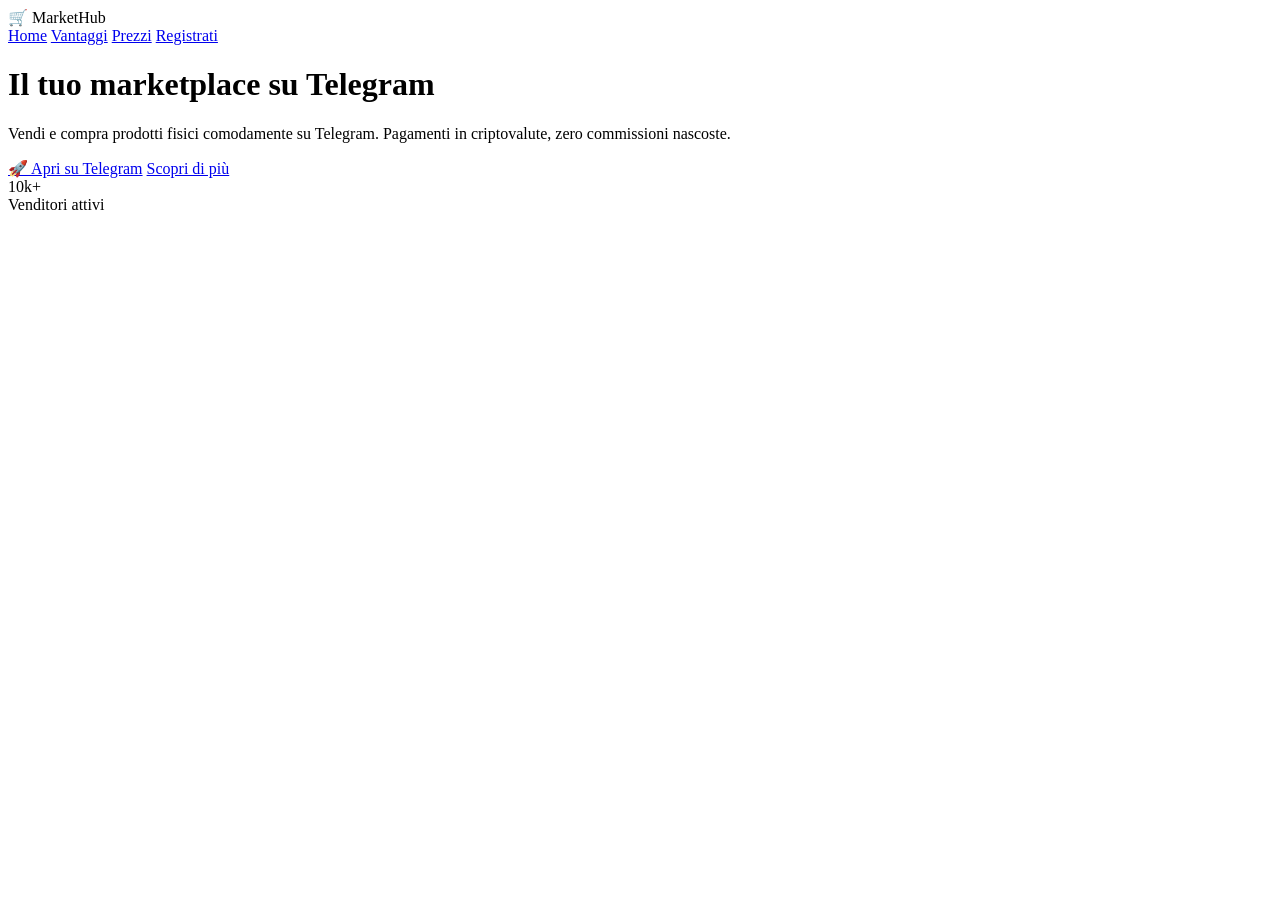
==== index.html @ 5bf05907 "Update index.html" ====
<!DOCTYPE html>
<html lang="it">
<head>
    <meta charset="UTF-8">
    <meta name="viewport" content="width=device-width, initial-scale=1.0">
    <title>MarketHub - Il tuo marketplace su Telegram</title>
    <link rel="stylesheet" href="style.css">
    <link href="https://fonts.googleapis.com/css2?family=Inter:opsz,wght@14..32,300;400;500;600;700;800&display=swap" rel="stylesheet">
</head>
<body>

<nav class="navbar">
    <div class="nav-container">
        <div class="logo">🛒 MarketHub</div>
        <div class="nav-links">
            <a href="#home">Home</a>
            <a href="#features">Vantaggi</a>
            <a href="#pricing">Prezzi</a>
            <a href="#register">Registrati</a>
        </div>
    </div>
</nav>

<header class="hero" id="home">
    <div class="hero-content">
        <h1>Il tuo marketplace <span class="gradient">su Telegram</span></h1>
        <p>Vendi e compra prodotti fisici comodamente su Telegram. Pagamenti in criptovalute, zero commissioni nascoste.</p>
        <div class="hero-buttons">
            <a href="https://web.telegram.org/a/#8640586976" target="_blank" class="btn btn-primary">🚀 Apri su Telegram</a>
            <a href="#features" class="btn btn-secondary">Scopri di più</a>
        </div>
    </div>
</header>

<section class="stats">
    <div class="container">
        <div class="stats-grid">
            <div class="stat-item"><div class="stat-number">10k+</div><div class="stat-label">Venditori attivi</div></div>
            <div class="stat
---- style.css ----
/* Register section */
.register {
    padding: 4rem 2rem;
    background: linear-gradient(180deg, #1e1b4b 0%, #0f172a 100%);
}

.register h2 {
    text-align: center;
    font-size: 2rem;
    margin-bottom: 1rem;
    background: linear-gradient(135deg, #ffffff, #f97316);
    -webkit-background-clip: text;
    background-clip: text;
    color: transparent;
}

.register p {
    text-align: center;
    color: #94a3b8;
    margin-bottom: 2rem;
}

.register-form {
    max-width: 500px;
    margin: 0 auto;
    background: rgba(255,255,255,0.05);
    padding: 2rem;
    border-radius: 24px;
}

.form-group {
    margin-bottom: 1rem;
}

.form-group label {
    display: block;
    margin-bottom: 0.5rem;
    color: #cbd5e1;
}

.form-group input {
    width: 100%;
    padding: 0.8rem;
    background: rgba(255,255,255,0.08);
    border: 1px solid rgba(255,255,255,0.15);
    border-radius: 12px;
    color: #f1f5f9;
    font-size: 1rem;
}

.form-group input:focus {
    outline: none;
    border-color: #f97316;
}

.alert {
    text-align: center;
    margin-top: 1rem;
    padding: 0.8rem;
    border-radius: 12px;
    display: none;
}

.alert.success {
    display: block;
    background: rgba(34,197,94,0.2);
    color: #4ade80;
    border: 1px solid rgba(34,197,94,0.3);
}

.alert.error {
    display: block;
    background: rgba(239,68,68,0.2);
    color: #f87171;
    border: 1px solid rgba(239,68,68,0.3);
}
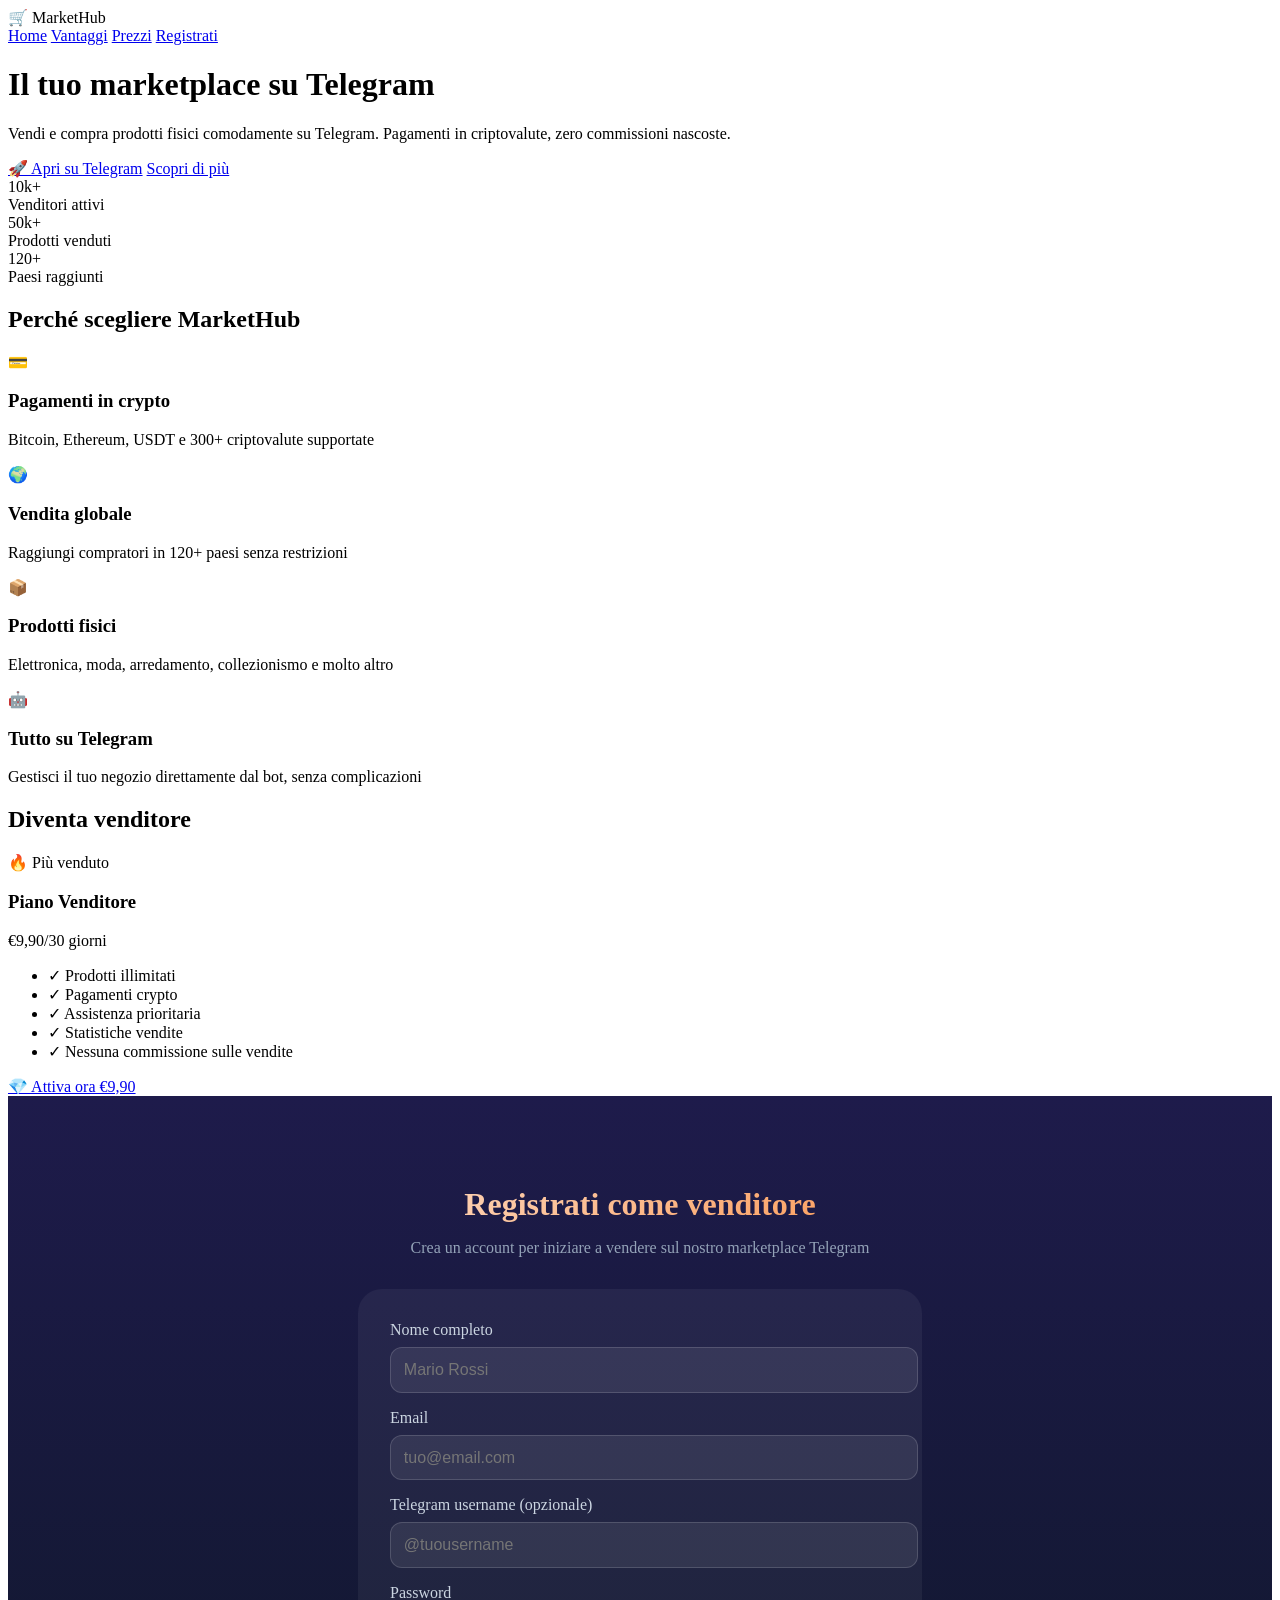
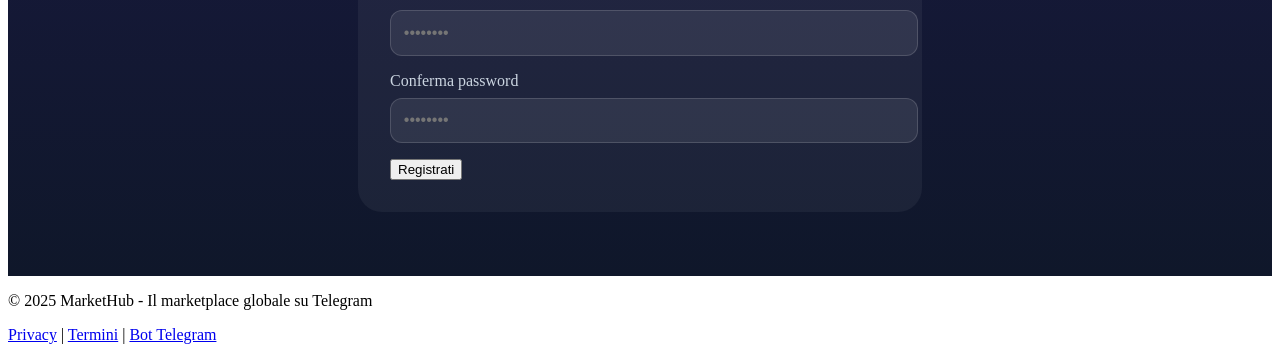
==== commit 29bd039a: "Update index.html" ====
--- a/index.html
+++ b/index.html
@@ -36,4 +36,84 @@
     <div class="container">
         <div class="stats-grid">
             <div class="stat-item"><div class="stat-number">10k+</div><div class="stat-label">Venditori attivi</div></div>
-            <div class="stat
+            <div class="stat-item"><div class="stat-number">50k+</div><div class="stat-label">Prodotti venduti</div></div>
+            <div class="stat-item"><div class="stat-number">120+</div><div class="stat-label">Paesi raggiunti</div></div>
+        </div>
+    </div>
+</section>
+
+<section class="features" id="features">
+    <div class="container">
+        <h2>Perché scegliere MarketHub</h2>
+        <div class="features-grid">
+            <div class="feature-card"><div class="feature-icon">💳</div><h3>Pagamenti in crypto</h3><p>Bitcoin, Ethereum, USDT e 300+ criptovalute supportate</p></div>
+            <div class="feature-card"><div class="feature-icon">🌍</div><h3>Vendita globale</h3><p>Raggiungi compratori in 120+ paesi senza restrizioni</p></div>
+            <div class="feature-card"><div class="feature-icon">📦</div><h3>Prodotti fisici</h3><p>Elettronica, moda, arredamento, collezionismo e molto altro</p></div>
+            <div class="feature-card"><div class="feature-icon">🤖</div><h3>Tutto su Telegram</h3><p>Gestisci il tuo negozio direttamente dal bot, senza complicazioni</p></div>
+        </div>
+    </div>
+</section>
+
+<section class="pricing" id="pricing">
+    <div class="container">
+        <h2>Diventa venditore</h2>
+        <div class="pricing-grid">
+            <div class="pricing-card popular">
+                <div class="badge">🔥 Più venduto</div>
+                <h3>Piano Venditore</h3>
+                <div class="price">€9,90<span>/30 giorni</span></div>
+                <ul>
+                    <li>✓ Prodotti illimitati</li>
+                    <li>✓ Pagamenti crypto</li>
+                    <li>✓ Assistenza prioritaria</li>
+                    <li>✓ Statistiche vendite</li>
+                    <li>✓ Nessuna commissione sulle vendite</li>
+                </ul>
+                <a href="https://nowpayments.io/payment/?iid=5949538024" target="_blank" class="btn btn-primary">💎 Attiva ora €9,90</a>
+            </div>
+        </div>
+    </div>
+</section>
+
+<!-- Sezione Registrazione -->
+<section class="register" id="register">
+    <div class="container">
+        <h2>Registrati come venditore</h2>
+        <p>Crea un account per iniziare a vendere sul nostro marketplace Telegram</p>
+        <form id="registerForm" class="register-form">
+            <div class="form-group">
+                <label>Nome completo</label>
+                <input type="text" id="regName" required placeholder="Mario Rossi">
+            </div>
+            <div class="form-group">
+                <label>Email</label>
+                <input type="email" id="regEmail" required placeholder="tuo@email.com">
+            </div>
+            <div class="form-group">
+                <label>Telegram username (opzionale)</label>
+                <input type="text" id="regTelegram" placeholder="@tuousername">
+            </div>
+            <div class="form-group">
+                <label>Password</label>
+                <input type="password" id="regPassword" required placeholder="••••••••">
+            </div>
+            <div class="form-group">
+                <label>Conferma password</label>
+                <input type="password" id="regConfirmPassword" required placeholder="••••••••">
+            </div>
+            <button type="submit" class="btn btn-primary">Registrati</button>
+        </form>
+        <div id="registerMessage" class="alert"></div>
+    </div>
+</section>
+
+<footer>
+    <div class="container">
+        <p>&copy; 2025 MarketHub - Il marketplace globale su Telegram</p>
+        <p><a href="#">Privacy</a> | <a href="#">Termini</a> | <a href="https://web.telegram.org/a/#8640586976" target="_blank">Bot Telegram</a></p>
+    </div>
+</footer>
+
+<script src="script.js"></script>
+</body>
+</html>
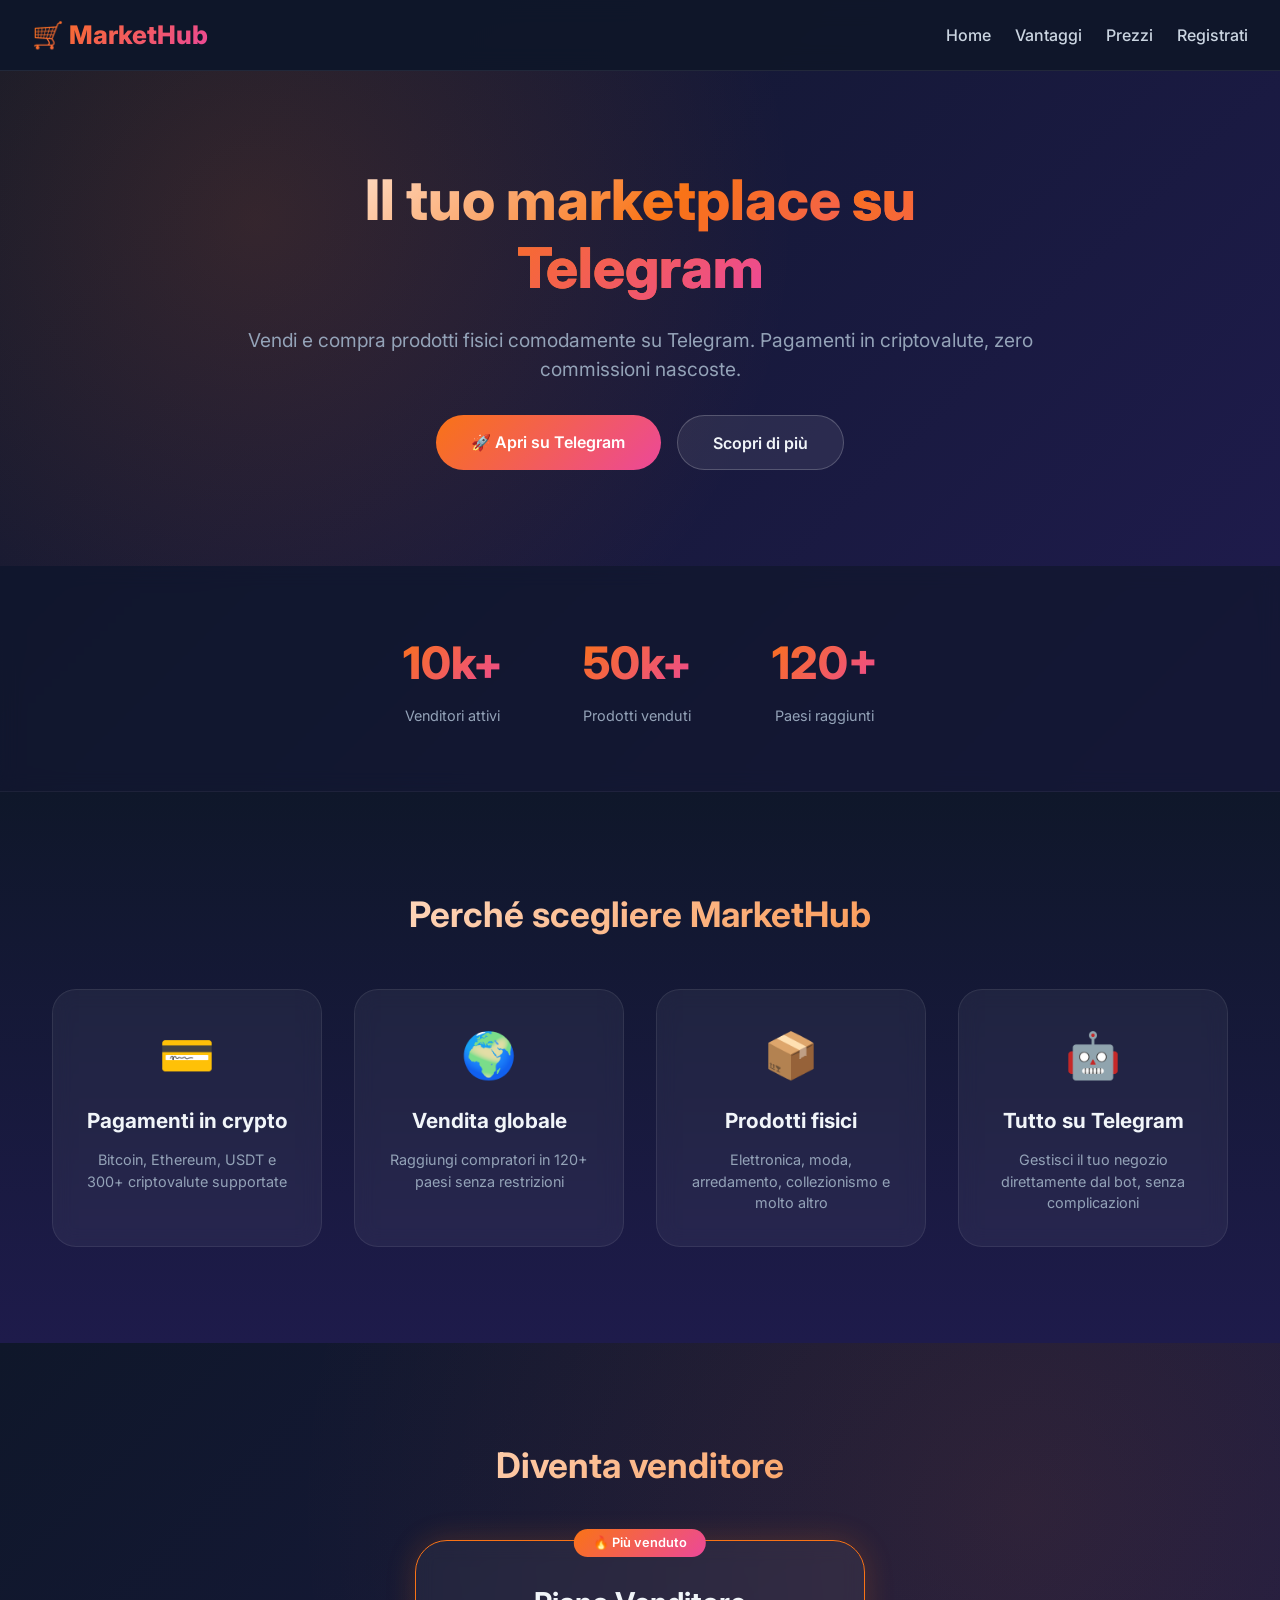
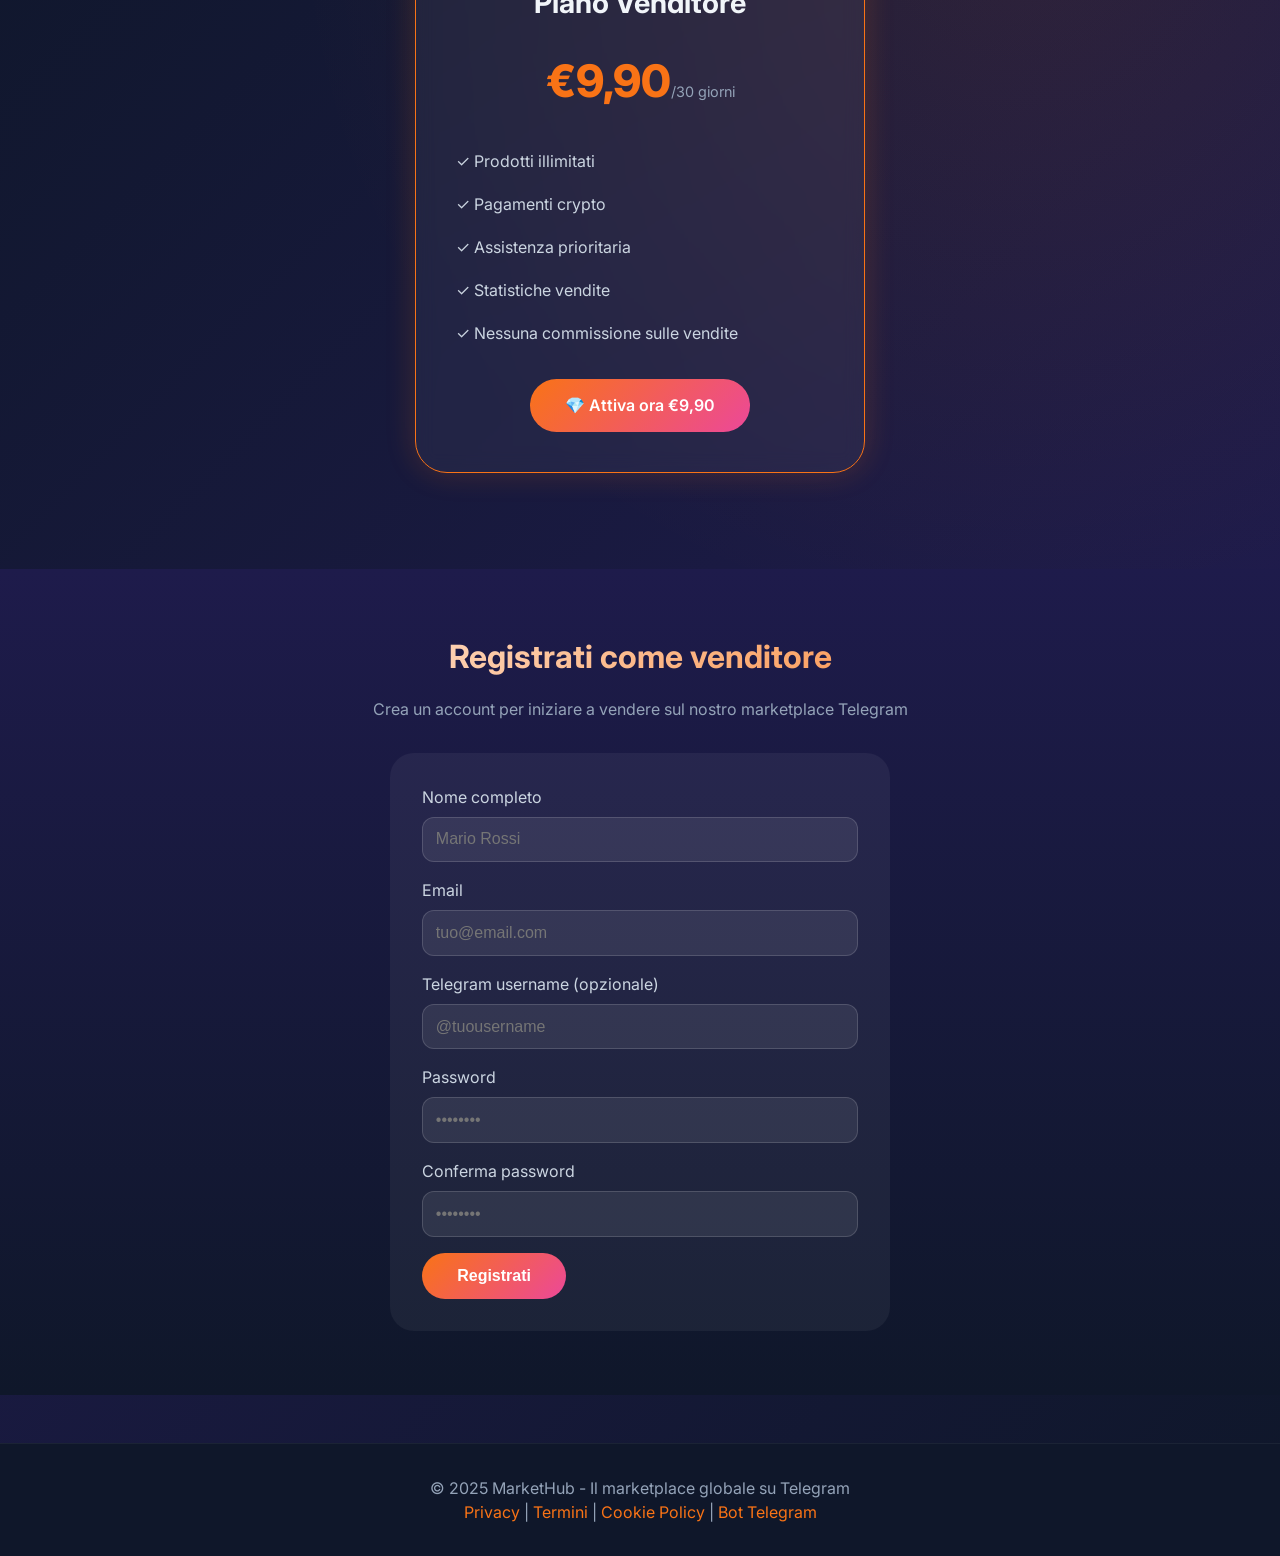
==== commit f2a33737: "Update index.html" ====
--- a/index.html
+++ b/index.html
@@ -8,6 +8,13 @@
     <link href="https://fonts.googleapis.com/css2?family=Inter:opsz,wght@14..32,300;400;500;600;700;800&display=swap" rel="stylesheet">
 </head>
 <body>
+
+<!-- Cookie Banner -->
+<div id="cookieBanner" class="cookie-banner" style="display: none;">
+    <p>🍪 Utilizziamo cookie tecnici essenziali per il funzionamento del sito. Non usiamo cookie di profilazione. 
+       Cliccando "Accetta", acconsenti all'uso dei cookie. <a href="cookies.html">Scopri di più</a></p>
+    <button id="acceptCookies" class="btn btn-primary">Accetta</button>
+</div>
 
 <nav class="navbar">
     <div class="nav-container">
@@ -110,7 +117,7 @@
 <footer>
     <div class="container">
         <p>&copy; 2025 MarketHub - Il marketplace globale su Telegram</p>
-        <p><a href="#">Privacy</a> | <a href="#">Termini</a> | <a href="https://web.telegram.org/a/#8640586976" target="_blank">Bot Telegram</a></p>
+        <p><a href="privacy.html">Privacy</a> | <a href="terms.html">Termini</a> | <a href="cookies.html">Cookie Policy</a> | <a href="https://web.telegram.org/a/#8640586976" target="_blank">Bot Telegram</a></p>
     </div>
 </footer>
 
--- a/style.css
+++ b/style.css
@@ -1,3 +1,308 @@
+* {
+    margin: 0;
+    padding: 0;
+    box-sizing: border-box;
+}
+
+body {
+    font-family: 'Inter', -apple-system, BlinkMacSystemFont, 'Segoe UI', Roboto, sans-serif;
+    background: linear-gradient(135deg, #0f172a 0%, #1e1b4b 50%, #0f172a 100%);
+    color: #f1f5f9;
+    line-height: 1.5;
+    min-height: 100vh;
+}
+
+.navbar {
+    background: rgba(15, 23, 42, 0.95);
+    backdrop-filter: blur(12px);
+    border-bottom: 1px solid rgba(255,255,255,0.08);
+    position: sticky;
+    top: 0;
+    z-index: 100;
+}
+
+.nav-container {
+    max-width: 1280px;
+    margin: 0 auto;
+    padding: 1rem 2rem;
+    display: flex;
+    justify-content: space-between;
+    align-items: center;
+    flex-wrap: wrap;
+    gap: 1rem;
+}
+
+.logo {
+    font-size: 1.6rem;
+    font-weight: 800;
+    background: linear-gradient(135deg, #f97316, #ec4899);
+    -webkit-background-clip: text;
+    background-clip: text;
+    color: transparent;
+}
+
+.nav-links {
+    display: flex;
+    align-items: center;
+    gap: 1.5rem;
+    flex-wrap: wrap;
+}
+
+.nav-links a {
+    text-decoration: none;
+    color: #cbd5e1;
+    font-weight: 500;
+    transition: color 0.2s;
+}
+
+.nav-links a:hover {
+    color: #f97316;
+}
+
+.hero {
+    background: radial-gradient(circle at 20% 30%, rgba(249,115,22,0.15), transparent 50%),
+                linear-gradient(135deg, #0f172a 0%, #1e1b4b 100%);
+    padding: 6rem 2rem;
+    text-align: center;
+}
+
+.hero-content {
+    max-width: 800px;
+    margin: 0 auto;
+}
+
+.hero h1 {
+    font-size: 3.5rem;
+    font-weight: 800;
+    background: linear-gradient(135deg, #ffffff, #f97316, #ec4899);
+    -webkit-background-clip: text;
+    background-clip: text;
+    color: transparent;
+    margin-bottom: 1.5rem;
+    line-height: 1.2;
+}
+
+.gradient {
+    background: linear-gradient(135deg, #f97316, #ec4899);
+    -webkit-background-clip: text;
+    background-clip: text;
+    color: transparent;
+}
+
+.hero p {
+    font-size: 1.2rem;
+    color: #94a3b8;
+    margin-bottom: 2rem;
+}
+
+.hero-buttons {
+    display: flex;
+    gap: 1rem;
+    justify-content: center;
+    flex-wrap: wrap;
+}
+
+.btn {
+    padding: 0.9rem 2.2rem;
+    border-radius: 50px;
+    font-weight: 600;
+    cursor: pointer;
+    transition: all 0.3s;
+    font-size: 1rem;
+    border: none;
+    display: inline-block;
+    text-decoration: none;
+}
+
+.btn-primary {
+    background: linear-gradient(135deg, #f97316, #ec4899);
+    color: white;
+}
+
+.btn-primary:hover {
+    transform: translateY(-3px);
+    box-shadow: 0 10px 25px rgba(249,115,22,0.4);
+}
+
+.btn-secondary {
+    background: rgba(255,255,255,0.08);
+    border: 1px solid rgba(255,255,255,0.2);
+    color: #f1f5f9;
+}
+
+.btn-secondary:hover {
+    background: rgba(255,255,255,0.15);
+    transform: translateY(-3px);
+}
+
+.stats {
+    padding: 4rem 2rem;
+    background: rgba(15, 23, 42, 0.6);
+    backdrop-filter: blur(10px);
+    border-bottom: 1px solid rgba(255,255,255,0.05);
+}
+
+.stats-grid {
+    display: flex;
+    justify-content: center;
+    gap: 5rem;
+    flex-wrap: wrap;
+    text-align: center;
+}
+
+.stat-number {
+    font-size: 2.8rem;
+    font-weight: 800;
+    background: linear-gradient(135deg, #f97316, #ec4899);
+    -webkit-background-clip: text;
+    background-clip: text;
+    color: transparent;
+}
+
+.stat-label {
+    color: #94a3b8;
+    font-size: 0.9rem;
+    margin-top: 0.5rem;
+}
+
+.features {
+    padding: 6rem 2rem;
+    background: linear-gradient(180deg, #0f172a 0%, #1e1b4b 100%);
+}
+
+.container {
+    max-width: 1280px;
+    margin: 0 auto;
+    padding: 0 20px;
+}
+
+.features h2, .pricing h2 {
+    text-align: center;
+    font-size: 2.2rem;
+    font-weight: 700;
+    margin-bottom: 3rem;
+    background: linear-gradient(135deg, #ffffff, #f97316);
+    -webkit-background-clip: text;
+    background-clip: text;
+    color: transparent;
+}
+
+.features-grid {
+    display: grid;
+    grid-template-columns: repeat(auto-fit, minmax(260px, 1fr));
+    gap: 2rem;
+}
+
+.feature-card {
+    background: rgba(255,255,255,0.05);
+    backdrop-filter: blur(10px);
+    padding: 2rem;
+    border-radius: 24px;
+    text-align: center;
+    transition: all 0.3s;
+    border: 1px solid rgba(255,255,255,0.08);
+}
+
+.feature-card:hover {
+    transform: translateY(-8px);
+    background: rgba(255,255,255,0.1);
+    border-color: rgba(249,115,22,0.4);
+}
+
+.feature-icon {
+    font-size: 2.8rem;
+    margin-bottom: 1rem;
+}
+
+.feature-card h3 {
+    font-size: 1.3rem;
+    margin-bottom: 0.8rem;
+    color: #f1f5f9;
+}
+
+.feature-card p {
+    color: #94a3b8;
+    font-size: 0.9rem;
+}
+
+.pricing {
+    padding: 6rem 2rem;
+    background: radial-gradient(circle at 80% 20%, rgba(249,115,22,0.1), transparent 60%),
+                linear-gradient(135deg, #0f172a 0%, #1e1b4b 100%);
+}
+
+.pricing-grid {
+    display: flex;
+    justify-content: center;
+}
+
+.pricing-card {
+    background: rgba(255,255,255,0.05);
+    backdrop-filter: blur(10px);
+    border-radius: 32px;
+    padding: 2.5rem;
+    text-align: center;
+    max-width: 450px;
+    width: 100%;
+    border: 1px solid rgba(255,255,255,0.1);
+    position: relative;
+    transition: all 0.3s;
+}
+
+.pricing-card:hover {
+    transform: translateY(-8px);
+    border-color: rgba(249,115,22,0.5);
+    box-shadow: 0 25px 40px -15px rgba(0,0,0,0.5);
+}
+
+.pricing-card.popular {
+    border: 1px solid #f97316;
+    box-shadow: 0 0 30px rgba(249,115,22,0.2);
+}
+
+.badge {
+    position: absolute;
+    top: -12px;
+    left: 50%;
+    transform: translateX(-50%);
+    background: linear-gradient(135deg, #f97316, #ec4899);
+    color: white;
+    padding: 0.3rem 1.2rem;
+    border-radius: 30px;
+    font-size: 0.8rem;
+    font-weight: 600;
+}
+
+.pricing-card h3 {
+    font-size: 1.8rem;
+    margin-bottom: 1rem;
+    color: #f1f5f9;
+}
+
+.price {
+    font-size: 2.8rem;
+    font-weight: 800;
+    color: #f97316;
+    margin: 1.5rem 0;
+}
+
+.price span {
+    font-size: 0.9rem;
+    font-weight: normal;
+    color: #94a3b8;
+}
+
+.pricing-card ul {
+    list-style: none;
+    margin: 1.5rem 0;
+    text-align: left;
+}
+
+.pricing-card li {
+    padding: 0.6rem 0;
+    color: #cbd5e1;
+}
+
 /* Register section */
 .register {
     padding: 4rem 2rem;
@@ -74,3 +379,44 @@
     color: #f87171;
     border: 1px solid rgba(239,68,68,0.3);
 }
+
+/* Footer */
+footer {
+    background: #0f172a;
+    color: #94a3b8;
+    text-align: center;
+    padding: 2rem;
+    margin-top: 3rem;
+    border-top: 1px solid rgba(255,255,255,0.05);
+}
+
+footer a {
+    color: #f97316;
+    text-decoration: none;
+}
+
+footer a:hover {
+    text-decoration: underline;
+}
+
+/* Responsive */
+@media (max-width: 768px) {
+    .hero h1 {
+        font-size: 2rem;
+    }
+    .nav-container {
+        flex-direction: column;
+    }
+    .stats-grid {
+        gap: 2rem;
+    }
+    .features-grid {
+        grid-template-columns: 1fr;
+    }
+    .pricing-grid {
+        grid-template-columns: 1fr;
+    }
+    .container {
+        padding: 0 1rem;
+    }
+}
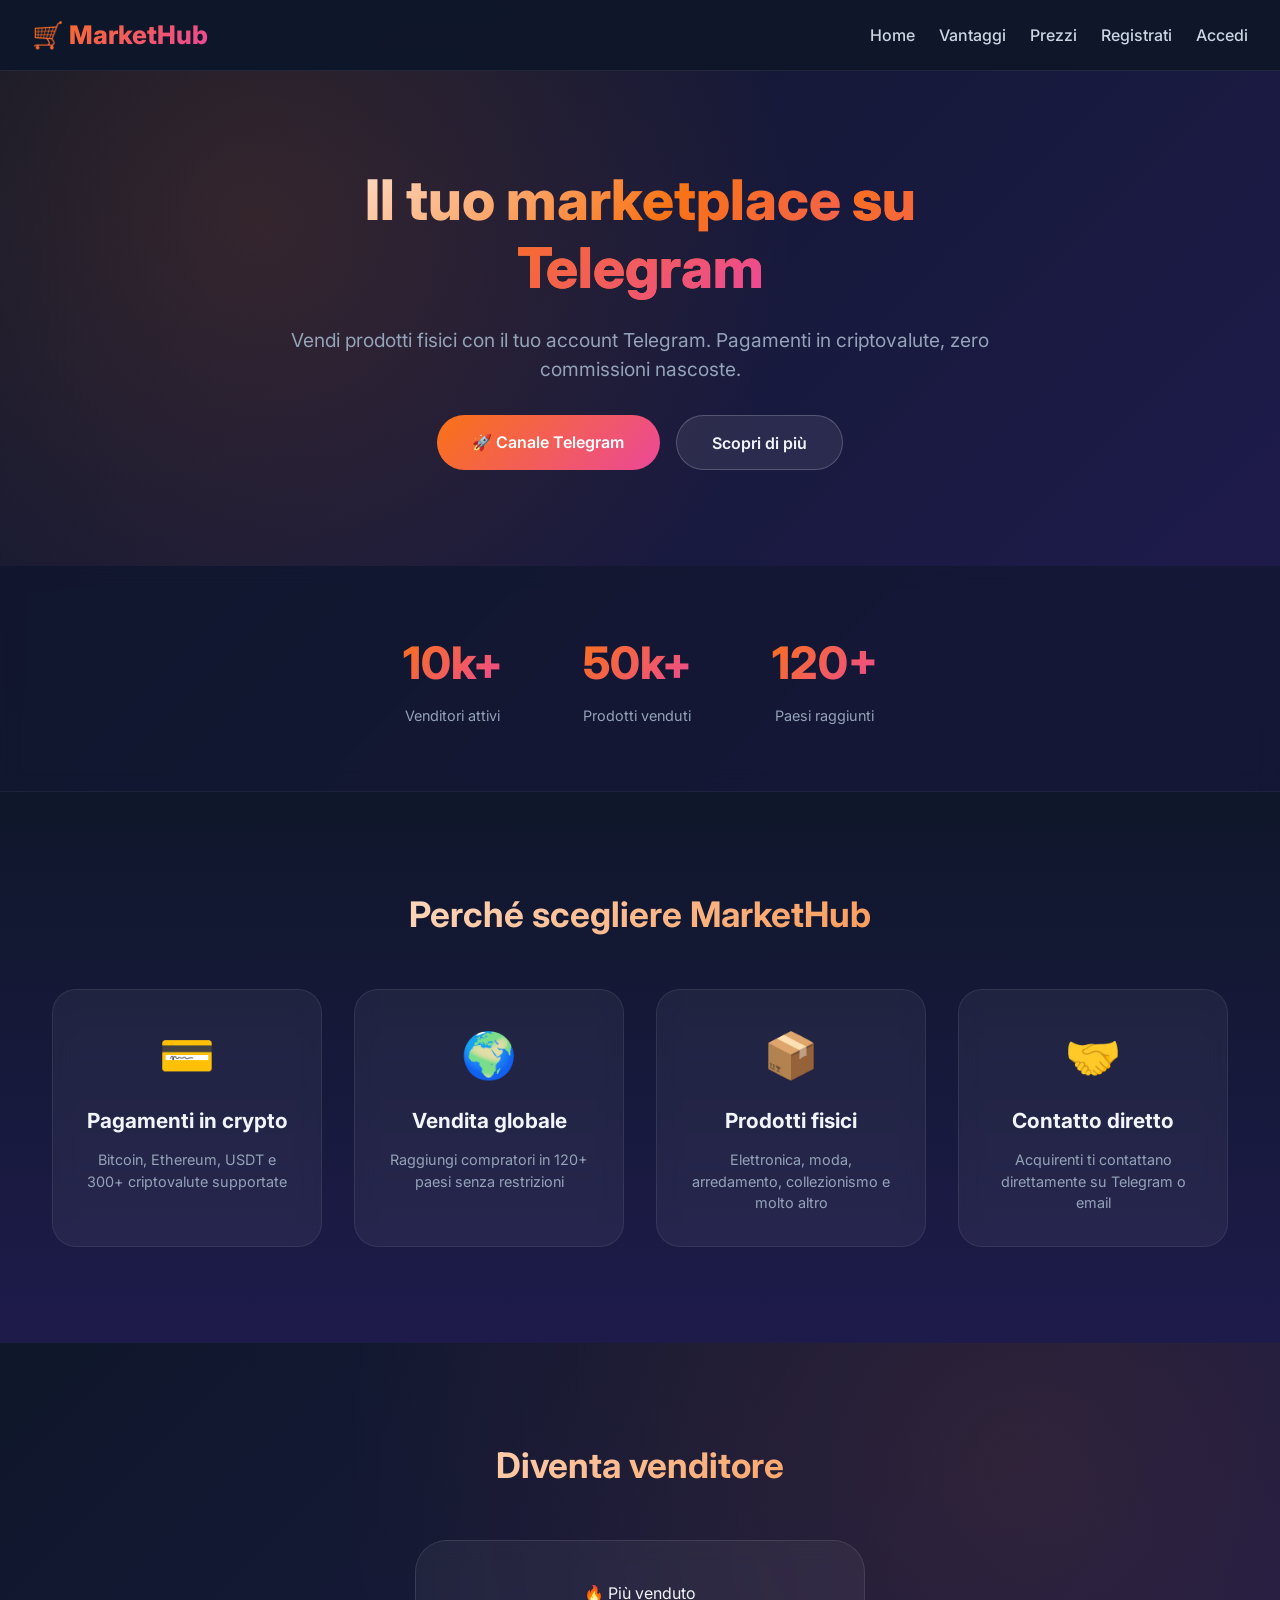
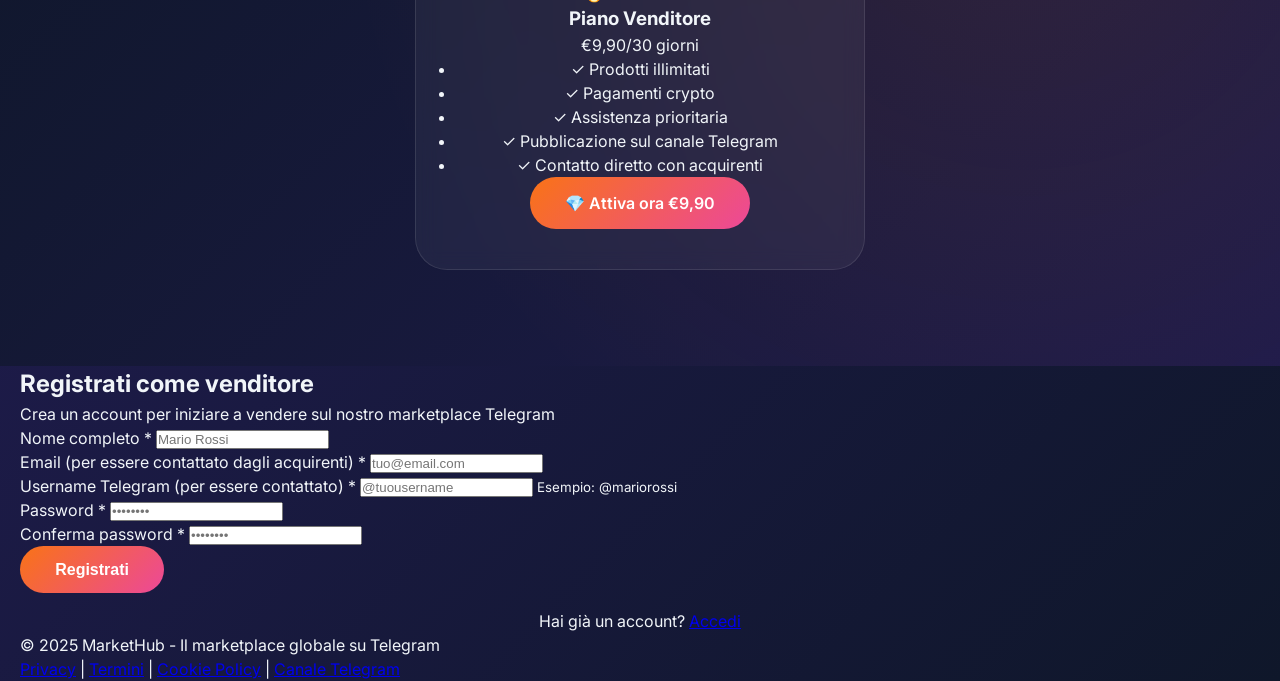
==== commit 5be3fc2a: "Update index.html" ====
--- a/index.html
+++ b/index.html
@@ -20,10 +20,11 @@
     <div class="nav-container">
         <div class="logo">🛒 MarketHub</div>
         <div class="nav-links">
-            <a href="#home">Home</a>
+            <a href="index.html">Home</a>
             <a href="#features">Vantaggi</a>
             <a href="#pricing">Prezzi</a>
             <a href="#register">Registrati</a>
+            <a href="login.html">Accedi</a>
         </div>
     </div>
 </nav>
@@ -31,9 +32,9 @@
 <header class="hero" id="home">
     <div class="hero-content">
         <h1>Il tuo marketplace <span class="gradient">su Telegram</span></h1>
-        <p>Vendi e compra prodotti fisici comodamente su Telegram. Pagamenti in criptovalute, zero commissioni nascoste.</p>
+        <p>Vendi prodotti fisici con il tuo account Telegram. Pagamenti in criptovalute, zero commissioni nascoste.</p>
         <div class="hero-buttons">
-            <a href="https://web.telegram.org/a/#8640586976" target="_blank" class="btn btn-primary">🚀 Apri su Telegram</a>
+            <a href="https://web.telegram.org/a/#8640586976" target="_blank" class="btn btn-primary">🚀 Canale Telegram</a>
             <a href="#features" class="btn btn-secondary">Scopri di più</a>
         </div>
     </div>
@@ -56,7 +57,7 @@
             <div class="feature-card"><div class="feature-icon">💳</div><h3>Pagamenti in crypto</h3><p>Bitcoin, Ethereum, USDT e 300+ criptovalute supportate</p></div>
             <div class="feature-card"><div class="feature-icon">🌍</div><h3>Vendita globale</h3><p>Raggiungi compratori in 120+ paesi senza restrizioni</p></div>
             <div class="feature-card"><div class="feature-icon">📦</div><h3>Prodotti fisici</h3><p>Elettronica, moda, arredamento, collezionismo e molto altro</p></div>
-            <div class="feature-card"><div class="feature-icon">🤖</div><h3>Tutto su Telegram</h3><p>Gestisci il tuo negozio direttamente dal bot, senza complicazioni</p></div>
+            <div class="feature-card"><div class="feature-icon">🤝</div><h3>Contatto diretto</h3><p>Acquirenti ti contattano direttamente su Telegram o email</p></div>
         </div>
     </div>
 </section>
@@ -73,8 +74,8 @@
                     <li>✓ Prodotti illimitati</li>
                     <li>✓ Pagamenti crypto</li>
                     <li>✓ Assistenza prioritaria</li>
-                    <li>✓ Statistiche vendite</li>
-                    <li>✓ Nessuna commissione sulle vendite</li>
+                    <li>✓ Pubblicazione sul canale Telegram</li>
+                    <li>✓ Contatto diretto con acquirenti</li>
                 </ul>
                 <a href="https://nowpayments.io/payment/?iid=5949538024" target="_blank" class="btn btn-primary">💎 Attiva ora €9,90</a>
             </div>
@@ -89,35 +90,37 @@
         <p>Crea un account per iniziare a vendere sul nostro marketplace Telegram</p>
         <form id="registerForm" class="register-form">
             <div class="form-group">
-                <label>Nome completo</label>
+                <label>Nome completo *</label>
                 <input type="text" id="regName" required placeholder="Mario Rossi">
             </div>
             <div class="form-group">
-                <label>Email</label>
+                <label>Email (per essere contattato dagli acquirenti) *</label>
                 <input type="email" id="regEmail" required placeholder="tuo@email.com">
             </div>
             <div class="form-group">
-                <label>Telegram username (opzionale)</label>
-                <input type="text" id="regTelegram" placeholder="@tuousername">
+                <label>Username Telegram (per essere contattato) *</label>
+                <input type="text" id="regTelegram" required placeholder="@tuousername">
+                <small>Esempio: @mariorossi</small>
             </div>
             <div class="form-group">
-                <label>Password</label>
+                <label>Password *</label>
                 <input type="password" id="regPassword" required placeholder="••••••••">
             </div>
             <div class="form-group">
-                <label>Conferma password</label>
+                <label>Conferma password *</label>
                 <input type="password" id="regConfirmPassword" required placeholder="••••••••">
             </div>
             <button type="submit" class="btn btn-primary">Registrati</button>
         </form>
         <div id="registerMessage" class="alert"></div>
+        <p style="text-align: center; margin-top: 1rem;">Hai già un account? <a href="login.html">Accedi</a></p>
     </div>
 </section>
 
 <footer>
     <div class="container">
         <p>&copy; 2025 MarketHub - Il marketplace globale su Telegram</p>
-        <p><a href="privacy.html">Privacy</a> | <a href="terms.html">Termini</a> | <a href="cookies.html">Cookie Policy</a> | <a href="https://web.telegram.org/a/#8640586976" target="_blank">Bot Telegram</a></p>
+        <p><a href="privacy.html">Privacy</a> | <a href="terms.html">Termini</a> | <a href="cookies.html">Cookie Policy</a> | <a href="https://web.telegram.org/a/#8640586976" target="_blank">Canale Telegram</a></p>
     </div>
 </footer>
 
--- a/style.css
+++ b/style.css
@@ -252,171 +252,4 @@
 .pricing-card:hover {
     transform: translateY(-8px);
     border-color: rgba(249,115,22,0.5);
-    box-shadow: 0 25px 40px -15px rgba(0,0,0,0.5);
-}
-
-.pricing-card.popular {
-    border: 1px solid #f97316;
-    box-shadow: 0 0 30px rgba(249,115,22,0.2);
-}
-
-.badge {
-    position: absolute;
-    top: -12px;
-    left: 50%;
-    transform: translateX(-50%);
-    background: linear-gradient(135deg, #f97316, #ec4899);
-    color: white;
-    padding: 0.3rem 1.2rem;
-    border-radius: 30px;
-    font-size: 0.8rem;
-    font-weight: 600;
-}
-
-.pricing-card h3 {
-    font-size: 1.8rem;
-    margin-bottom: 1rem;
-    color: #f1f5f9;
-}
-
-.price {
-    font-size: 2.8rem;
-    font-weight: 800;
-    color: #f97316;
-    margin: 1.5rem 0;
-}
-
-.price span {
-    font-size: 0.9rem;
-    font-weight: normal;
-    color: #94a3b8;
-}
-
-.pricing-card ul {
-    list-style: none;
-    margin: 1.5rem 0;
-    text-align: left;
-}
-
-.pricing-card li {
-    padding: 0.6rem 0;
-    color: #cbd5e1;
-}
-
-/* Register section */
-.register {
-    padding: 4rem 2rem;
-    background: linear-gradient(180deg, #1e1b4b 0%, #0f172a 100%);
-}
-
-.register h2 {
-    text-align: center;
-    font-size: 2rem;
-    margin-bottom: 1rem;
-    background: linear-gradient(135deg, #ffffff, #f97316);
-    -webkit-background-clip: text;
-    background-clip: text;
-    color: transparent;
-}
-
-.register p {
-    text-align: center;
-    color: #94a3b8;
-    margin-bottom: 2rem;
-}
-
-.register-form {
-    max-width: 500px;
-    margin: 0 auto;
-    background: rgba(255,255,255,0.05);
-    padding: 2rem;
-    border-radius: 24px;
-}
-
-.form-group {
-    margin-bottom: 1rem;
-}
-
-.form-group label {
-    display: block;
-    margin-bottom: 0.5rem;
-    color: #cbd5e1;
-}
-
-.form-group input {
-    width: 100%;
-    padding: 0.8rem;
-    background: rgba(255,255,255,0.08);
-    border: 1px solid rgba(255,255,255,0.15);
-    border-radius: 12px;
-    color: #f1f5f9;
-    font-size: 1rem;
-}
-
-.form-group input:focus {
-    outline: none;
-    border-color: #f97316;
-}
-
-.alert {
-    text-align: center;
-    margin-top: 1rem;
-    padding: 0.8rem;
-    border-radius: 12px;
-    display: none;
-}
-
-.alert.success {
-    display: block;
-    background: rgba(34,197,94,0.2);
-    color: #4ade80;
-    border: 1px solid rgba(34,197,94,0.3);
-}
-
-.alert.error {
-    display: block;
-    background: rgba(239,68,68,0.2);
-    color: #f87171;
-    border: 1px solid rgba(239,68,68,0.3);
-}
-
-/* Footer */
-footer {
-    background: #0f172a;
-    color: #94a3b8;
-    text-align: center;
-    padding: 2rem;
-    margin-top: 3rem;
-    border-top: 1px solid rgba(255,255,255,0.05);
-}
-
-footer a {
-    color: #f97316;
-    text-decoration: none;
-}
-
-footer a:hover {
-    text-decoration: underline;
-}
-
-/* Responsive */
-@media (max-width: 768px) {
-    .hero h1 {
-        font-size: 2rem;
-    }
-    .nav-container {
-        flex-direction: column;
-    }
-    .stats-grid {
-        gap: 2rem;
-    }
-    .features-grid {
-        grid-template-columns: 1fr;
-    }
-    .pricing-grid {
-        grid-template-columns: 1fr;
-    }
-    .container {
-        padding: 0 1rem;
-    }
-}
+    box-shadow: 0 25px 40px -15px rgba(0,0,0,0.
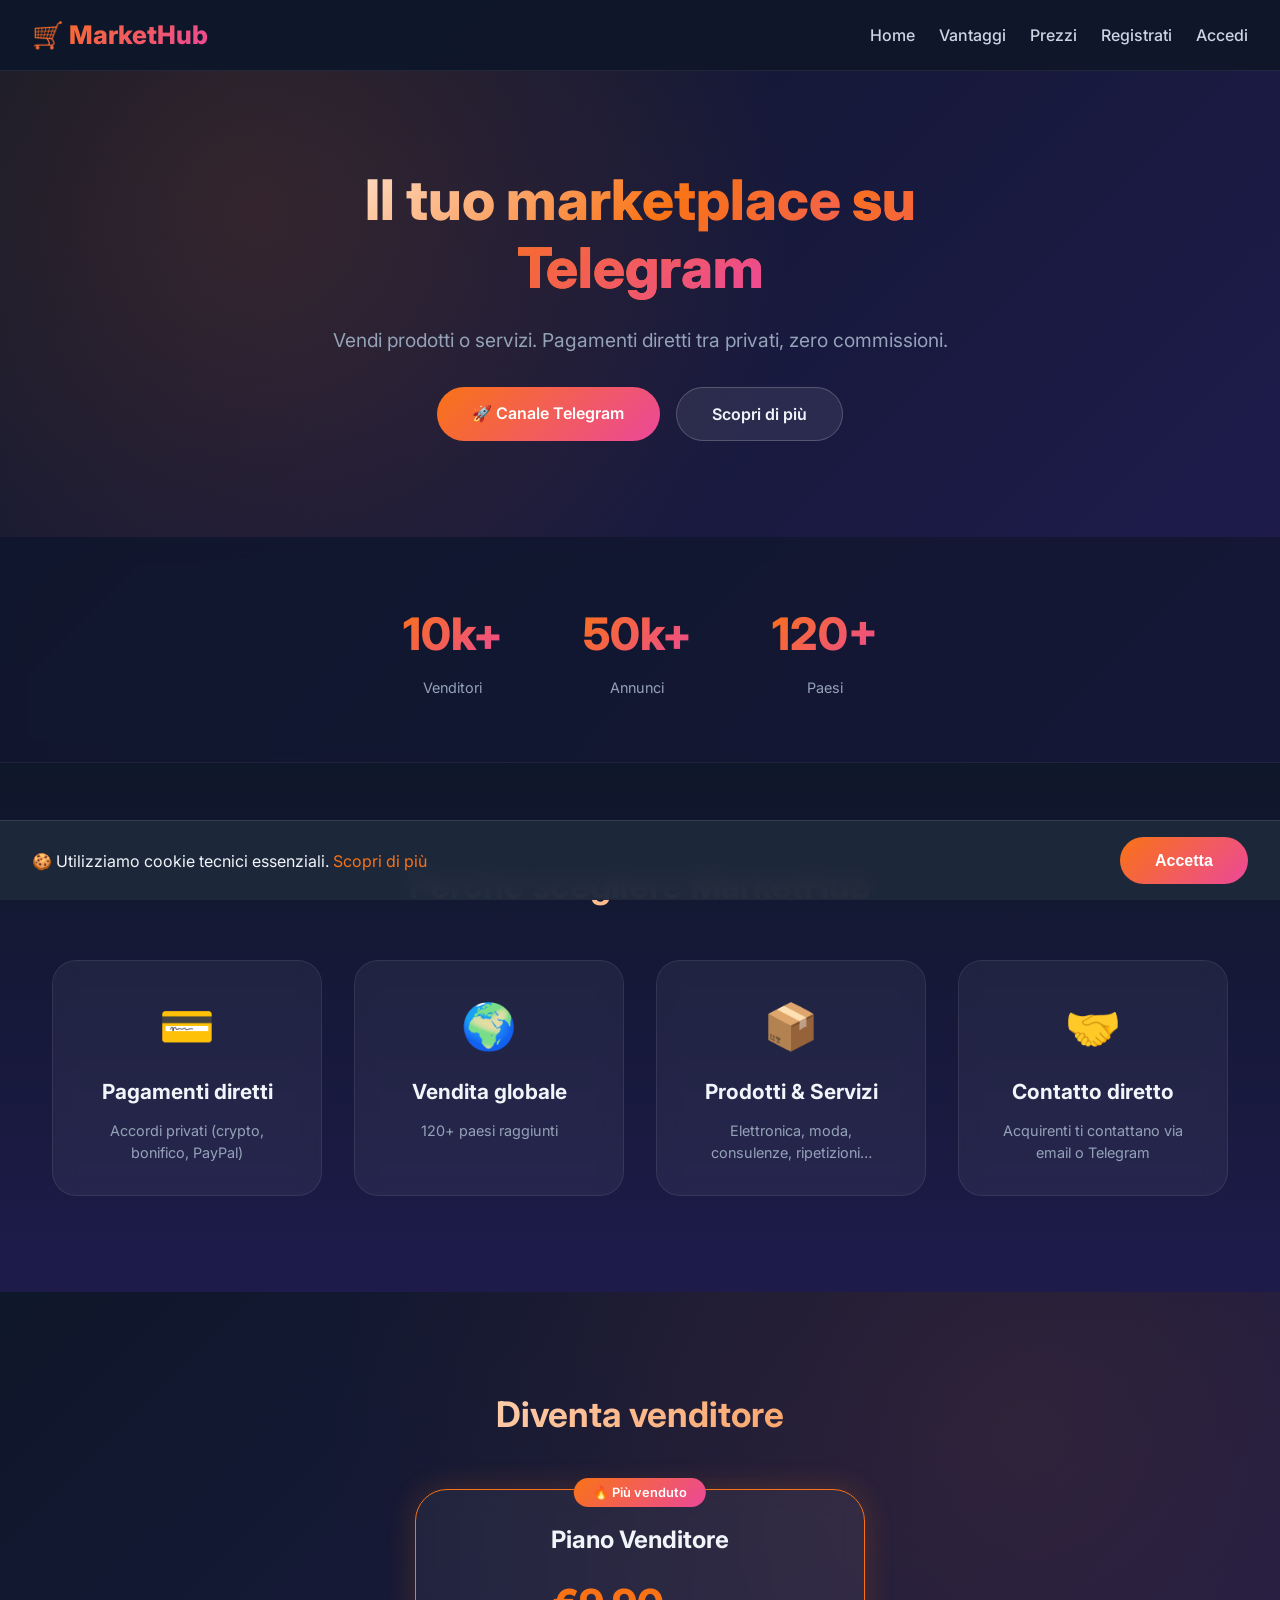
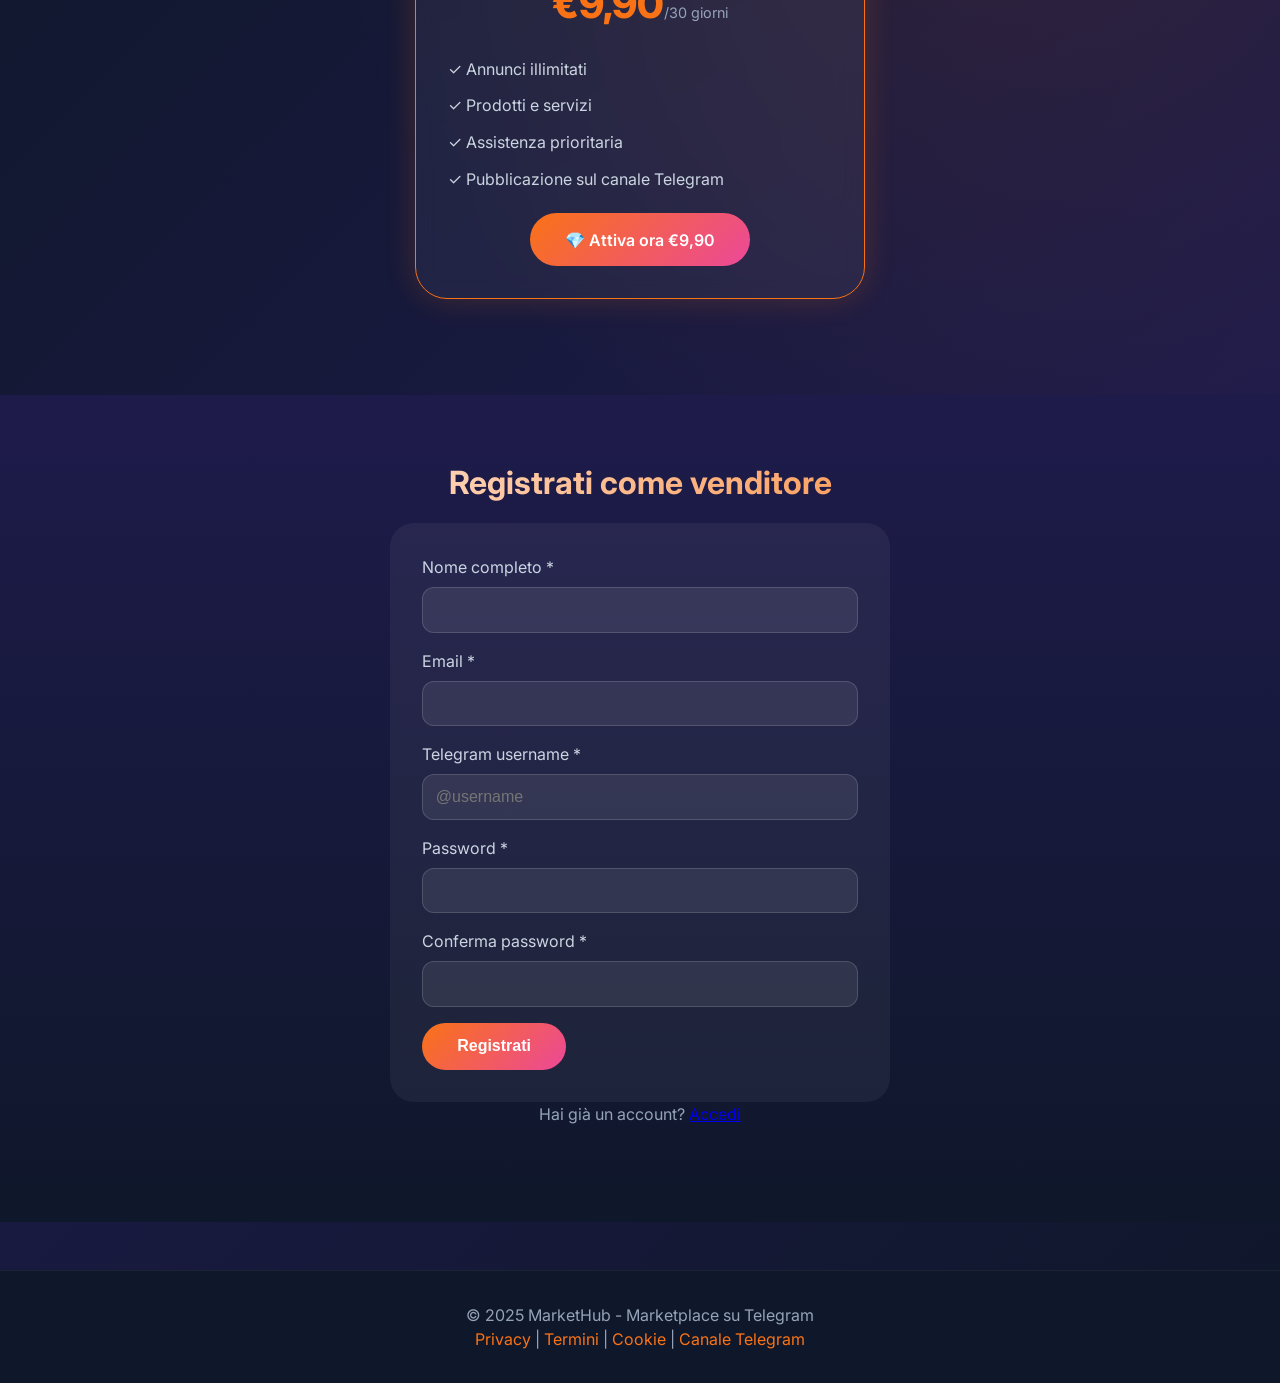
==== commit c3955cf0: "Update index.html" ====
--- a/index.html
+++ b/index.html
@@ -3,16 +3,15 @@
 <head>
     <meta charset="UTF-8">
     <meta name="viewport" content="width=device-width, initial-scale=1.0">
-    <title>MarketHub - Il tuo marketplace su Telegram</title>
+    <title>MarketHub - Marketplace su Telegram</title>
     <link rel="stylesheet" href="style.css">
-    <link href="https://fonts.googleapis.com/css2?family=Inter:opsz,wght@14..32,300;400;500;600;700;800&display=swap" rel="stylesheet">
+    <link href="https://fonts.googleapis.com/css2?family=Inter:wght@300;400;500;600;700;800&display=swap" rel="stylesheet">
 </head>
 <body>
 
 <!-- Cookie Banner -->
 <div id="cookieBanner" class="cookie-banner" style="display: none;">
-    <p>🍪 Utilizziamo cookie tecnici essenziali per il funzionamento del sito. Non usiamo cookie di profilazione. 
-       Cliccando "Accetta", acconsenti all'uso dei cookie. <a href="cookies.html">Scopri di più</a></p>
+    <p>🍪 Utilizziamo cookie tecnici essenziali. <a href="cookies.html">Scopri di più</a></p>
     <button id="acceptCookies" class="btn btn-primary">Accetta</button>
 </div>
 
@@ -29,10 +28,10 @@
     </div>
 </nav>
 
-<header class="hero" id="home">
+<header class="hero">
     <div class="hero-content">
         <h1>Il tuo marketplace <span class="gradient">su Telegram</span></h1>
-        <p>Vendi prodotti fisici con il tuo account Telegram. Pagamenti in criptovalute, zero commissioni nascoste.</p>
+        <p>Vendi prodotti o servizi. Pagamenti diretti tra privati, zero commissioni.</p>
         <div class="hero-buttons">
             <a href="https://web.telegram.org/a/#8640586976" target="_blank" class="btn btn-primary">🚀 Canale Telegram</a>
             <a href="#features" class="btn btn-secondary">Scopri di più</a>
@@ -43,9 +42,9 @@
 <section class="stats">
     <div class="container">
         <div class="stats-grid">
-            <div class="stat-item"><div class="stat-number">10k+</div><div class="stat-label">Venditori attivi</div></div>
-            <div class="stat-item"><div class="stat-number">50k+</div><div class="stat-label">Prodotti venduti</div></div>
-            <div class="stat-item"><div class="stat-number">120+</div><div class="stat-label">Paesi raggiunti</div></div>
+            <div class="stat-item"><div class="stat-number">10k+</div><div class="stat-label">Venditori</div></div>
+            <div class="stat-item"><div class="stat-number">50k+</div><div class="stat-label">Annunci</div></div>
+            <div class="stat-item"><div class="stat-number">120+</div><div class="stat-label">Paesi</div></div>
         </div>
     </div>
 </section>
@@ -54,10 +53,10 @@
     <div class="container">
         <h2>Perché scegliere MarketHub</h2>
         <div class="features-grid">
-            <div class="feature-card"><div class="feature-icon">💳</div><h3>Pagamenti in crypto</h3><p>Bitcoin, Ethereum, USDT e 300+ criptovalute supportate</p></div>
-            <div class="feature-card"><div class="feature-icon">🌍</div><h3>Vendita globale</h3><p>Raggiungi compratori in 120+ paesi senza restrizioni</p></div>
-            <div class="feature-card"><div class="feature-icon">📦</div><h3>Prodotti fisici</h3><p>Elettronica, moda, arredamento, collezionismo e molto altro</p></div>
-            <div class="feature-card"><div class="feature-icon">🤝</div><h3>Contatto diretto</h3><p>Acquirenti ti contattano direttamente su Telegram o email</p></div>
+            <div class="feature-card"><div class="feature-icon">💳</div><h3>Pagamenti diretti</h3><p>Accordi privati (crypto, bonifico, PayPal)</p></div>
+            <div class="feature-card"><div class="feature-icon">🌍</div><h3>Vendita globale</h3><p>120+ paesi raggiunti</p></div>
+            <div class="feature-card"><div class="feature-icon">📦</div><h3>Prodotti & Servizi</h3><p>Elettronica, moda, consulenze, ripetizioni…</p></div>
+            <div class="feature-card"><div class="feature-icon">🤝</div><h3>Contatto diretto</h3><p>Acquirenti ti contattano via email o Telegram</p></div>
         </div>
     </div>
 </section>
@@ -71,11 +70,10 @@
                 <h3>Piano Venditore</h3>
                 <div class="price">€9,90<span>/30 giorni</span></div>
                 <ul>
-                    <li>✓ Prodotti illimitati</li>
-                    <li>✓ Pagamenti crypto</li>
+                    <li>✓ Annunci illimitati</li>
+                    <li>✓ Prodotti e servizi</li>
                     <li>✓ Assistenza prioritaria</li>
                     <li>✓ Pubblicazione sul canale Telegram</li>
-                    <li>✓ Contatto diretto con acquirenti</li>
                 </ul>
                 <a href="https://nowpayments.io/payment/?iid=5949538024" target="_blank" class="btn btn-primary">💎 Attiva ora €9,90</a>
             </div>
@@ -83,44 +81,41 @@
     </div>
 </section>
 
-<!-- Sezione Registrazione -->
 <section class="register" id="register">
     <div class="container">
         <h2>Registrati come venditore</h2>
-        <p>Crea un account per iniziare a vendere sul nostro marketplace Telegram</p>
         <form id="registerForm" class="register-form">
             <div class="form-group">
                 <label>Nome completo *</label>
-                <input type="text" id="regName" required placeholder="Mario Rossi">
+                <input type="text" id="regName" required>
             </div>
             <div class="form-group">
-                <label>Email (per essere contattato dagli acquirenti) *</label>
-                <input type="email" id="regEmail" required placeholder="tuo@email.com">
+                <label>Email *</label>
+                <input type="email" id="regEmail" required>
             </div>
             <div class="form-group">
-                <label>Username Telegram (per essere contattato) *</label>
-                <input type="text" id="regTelegram" required placeholder="@tuousername">
-                <small>Esempio: @mariorossi</small>
+                <label>Telegram username *</label>
+                <input type="text" id="regTelegram" required placeholder="@username">
             </div>
             <div class="form-group">
                 <label>Password *</label>
-                <input type="password" id="regPassword" required placeholder="••••••••">
+                <input type="password" id="regPassword" required>
             </div>
             <div class="form-group">
                 <label>Conferma password *</label>
-                <input type="password" id="regConfirmPassword" required placeholder="••••••••">
+                <input type="password" id="regConfirmPassword" required>
             </div>
             <button type="submit" class="btn btn-primary">Registrati</button>
         </form>
         <div id="registerMessage" class="alert"></div>
-        <p style="text-align: center; margin-top: 1rem;">Hai già un account? <a href="login.html">Accedi</a></p>
+        <p class="login-link">Hai già un account? <a href="login.html">Accedi</a></p>
     </div>
 </section>
 
 <footer>
     <div class="container">
-        <p>&copy; 2025 MarketHub - Il marketplace globale su Telegram</p>
-        <p><a href="privacy.html">Privacy</a> | <a href="terms.html">Termini</a> | <a href="cookies.html">Cookie Policy</a> | <a href="https://web.telegram.org/a/#8640586976" target="_blank">Canale Telegram</a></p>
+        <p>&copy; 2025 MarketHub - Marketplace su Telegram</p>
+        <p><a href="privacy.html">Privacy</a> | <a href="terms.html">Termini</a> | <a href="cookies.html">Cookie</a> | <a href="https://web.telegram.org/a/#8640586976">Canale Telegram</a></p>
     </div>
 </footer>
 
--- a/style.css
+++ b/style.css
@@ -240,7 +240,7 @@
     background: rgba(255,255,255,0.05);
     backdrop-filter: blur(10px);
     border-radius: 32px;
-    padding: 2.5rem;
+    padding: 2rem;
     text-align: center;
     max-width: 450px;
     width: 100%;
@@ -252,4 +252,286 @@
 .pricing-card:hover {
     transform: translateY(-8px);
     border-color: rgba(249,115,22,0.5);
-    box-shadow: 0 25px 40px -15px rgba(0,0,0,0.
+    box-shadow: 0 25px 40px -15px rgba(0,0,0,0.5);
+}
+
+.pricing-card.popular {
+    border: 1px solid #f97316;
+    box-shadow: 0 0 30px rgba(249,115,22,0.2);
+}
+
+.badge {
+    position: absolute;
+    top: -12px;
+    left: 50%;
+    transform: translateX(-50%);
+    background: linear-gradient(135deg, #f97316, #ec4899);
+    color: white;
+    padding: 0.3rem 1.2rem;
+    border-radius: 30px;
+    font-size: 0.8rem;
+    font-weight: 600;
+}
+
+.pricing-card h3 {
+    font-size: 1.5rem;
+    margin-bottom: 1rem;
+    color: #f1f5f9;
+}
+
+.price {
+    font-size: 2.5rem;
+    font-weight: 800;
+    color: #f97316;
+    margin: 1rem 0;
+}
+
+.price span {
+    font-size: 0.9rem;
+    font-weight: normal;
+    color: #94a3b8;
+}
+
+.pricing-card ul {
+    list-style: none;
+    margin: 1rem 0;
+    text-align: left;
+}
+
+.pricing-card li {
+    padding: 0.4rem 0;
+    color: #cbd5e1;
+}
+
+.register {
+    padding: 4rem 2rem;
+    background: linear-gradient(180deg, #1e1b4b 0%, #0f172a 100%);
+}
+
+.register h2 {
+    text-align: center;
+    font-size: 2rem;
+    margin-bottom: 1rem;
+    background: linear-gradient(135deg, #ffffff, #f97316);
+    -webkit-background-clip: text;
+    background-clip: text;
+    color: transparent;
+}
+
+.register p {
+    text-align: center;
+    color: #94a3b8;
+    margin-bottom: 2rem;
+}
+
+.register-form {
+    max-width: 500px;
+    margin: 0 auto;
+    background: rgba(255,255,255,0.05);
+    padding: 2rem;
+    border-radius: 24px;
+}
+
+.form-group {
+    margin-bottom: 1rem;
+}
+
+.form-group label {
+    display: block;
+    margin-bottom: 0.5rem;
+    color: #cbd5e1;
+}
+
+.form-group input, .form-group select, .form-group textarea {
+    width: 100%;
+    padding: 0.8rem;
+    background: rgba(255,255,255,0.08);
+    border: 1px solid rgba(255,255,255,0.15);
+    border-radius: 12px;
+    color: #f1f5f9;
+    font-size: 1rem;
+}
+
+.form-group input:focus, .form-group select:focus, .form-group textarea:focus {
+    outline: none;
+    border-color: #f97316;
+}
+
+.form-group small {
+    display: block;
+    margin-top: 0.3rem;
+    color: #94a3b8;
+    font-size: 0.8rem;
+}
+
+.form-row {
+    display: grid;
+    grid-template-columns: repeat(auto-fit, minmax(180px, 1fr));
+    gap: 1rem;
+}
+
+.alert {
+    text-align: center;
+    margin-top: 1rem;
+    padding: 0.8rem;
+    border-radius: 12px;
+    display: none;
+}
+
+.alert.success {
+    display: block;
+    background: rgba(34,197,94,0.2);
+    color: #4ade80;
+    border: 1px solid rgba(34,197,94,0.3);
+}
+
+.alert.error {
+    display: block;
+    background: rgba(239,68,68,0.2);
+    color: #f87171;
+    border: 1px solid rgba(239,68,68,0.3);
+}
+
+.upload-container {
+    max-width: 800px;
+    margin: 2rem auto;
+    padding: 0 2rem;
+}
+
+.upload-container h1 {
+    text-align: center;
+    margin-bottom: 0.5rem;
+}
+
+.upload-container p {
+    text-align: center;
+    color: #94a3b8;
+    margin-bottom: 2rem;
+}
+
+.upload-form {
+    background: rgba(255,255,255,0.05);
+    padding: 2rem;
+    border-radius: 24px;
+}
+
+.image-preview {
+    margin-top: 1rem;
+}
+
+.image-preview img {
+    max-width: 200px;
+    border-radius: 12px;
+}
+
+/* Cookie Banner */
+.cookie-banner {
+    position: fixed;
+    bottom: 0;
+    left: 0;
+    right: 0;
+    background: rgba(30, 41, 59, 0.95);
+    backdrop-filter: blur(10px);
+    color: #f1f5f9;
+    padding: 1rem 2rem;
+    display: flex;
+    justify-content: space-between;
+    align-items: center;
+    flex-wrap: wrap;
+    gap: 1rem;
+    z-index: 1000;
+    border-top: 1px solid rgba(255,255,255,0.1);
+}
+.cookie-banner p {
+    margin: 0;
+    flex: 1;
+}
+.cookie-banner a {
+    color: #f97316;
+    text-decoration: none;
+}
+.cookie-banner a:hover {
+    text-decoration: underline;
+}
+
+/* Modal */
+.modal {
+    display: none;
+    position: fixed;
+    top: 0;
+    left: 0;
+    width: 100%;
+    height: 100%;
+    background: rgba(0,0,0,0.7);
+    justify-content: center;
+    align-items: center;
+    z-index: 1000;
+}
+.modal.active {
+    display: flex;
+}
+.modal-content {
+    background: #1e293b;
+    border-radius: 24px;
+    padding: 2rem;
+    max-width: 400px;
+    width: 90%;
+    text-align: center;
+    position: relative;
+}
+.modal-content .close {
+    position: absolute;
+    top: 1rem;
+    right: 1rem;
+    font-size: 1.5rem;
+    cursor: pointer;
+    color: #94a3b8;
+}
+.modal-content .close:hover {
+    color: #f97316;
+}
+
+/* Footer */
+footer {
+    background: #0f172a;
+    color: #94a3b8;
+    text-align: center;
+    padding: 2rem;
+    margin-top: 3rem;
+    border-top: 1px solid rgba(255,255,255,0.05);
+}
+
+footer a {
+    color: #f97316;
+    text-decoration: none;
+}
+
+footer a:hover {
+    text-decoration: underline;
+}
+
+/* Responsive */
+@media (max-width: 768px) {
+    .hero h1 {
+        font-size: 2rem;
+    }
+    .nav-container {
+        flex-direction: column;
+    }
+    .stats-grid {
+        gap: 2rem;
+    }
+    .features-grid {
+        grid-template-columns: 1fr;
+    }
+    .pricing-grid {
+        grid-template-columns: 1fr;
+    }
+    .form-row {
+        grid-template-columns: 1fr;
+    }
+    .cookie-banner {
+        flex-direction: column;
+        text-align: center;
+    }
+}
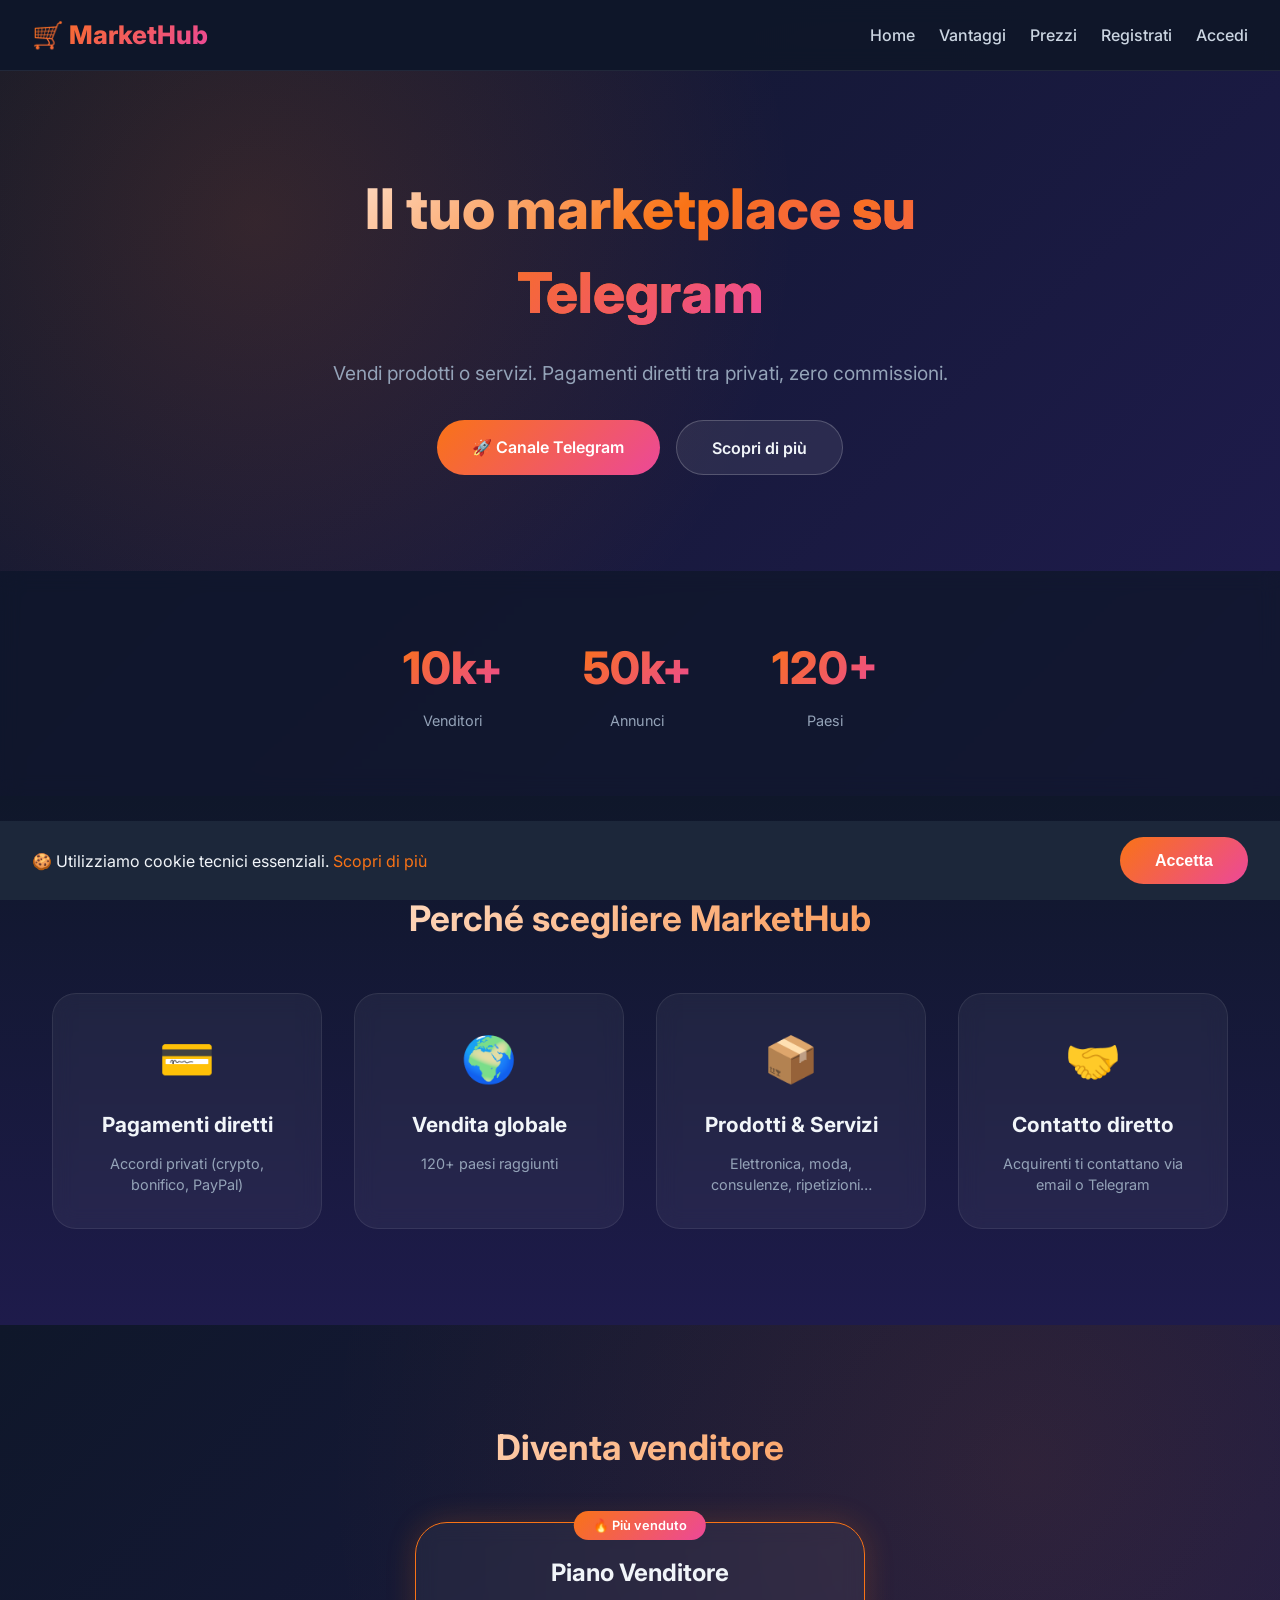
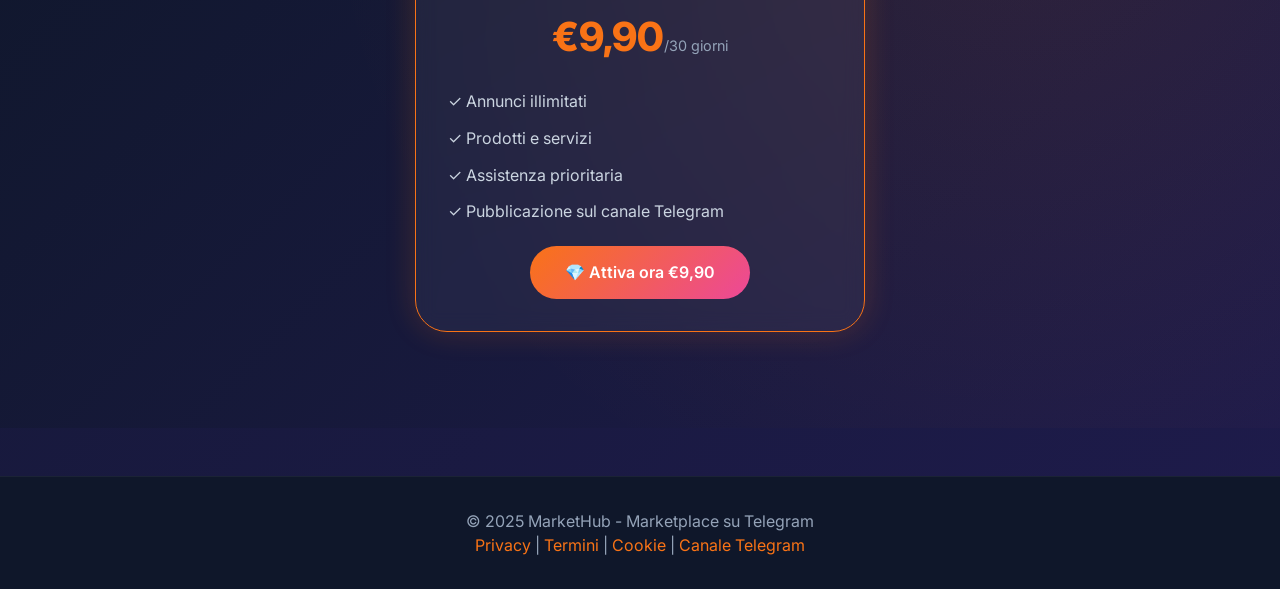
==== commit 4abcf7c5: "Update index.html" ====
--- a/index.html
+++ b/index.html
@@ -22,8 +22,8 @@
             <a href="index.html">Home</a>
             <a href="#features">Vantaggi</a>
             <a href="#pricing">Prezzi</a>
-            <a href="#register">Registrati</a>
-            <a href="login.html">Accedi</a>
+            <a href="#" id="openRegisterModalLink">Registrati</a>
+            <a href="#" id="openLoginModalLink">Accedi</a>
         </div>
     </div>
 </nav>
@@ -81,10 +81,12 @@
     </div>
 </section>
 
-<section class="register" id="register">
-    <div class="container">
+<!-- ==================== MODALE REGISTRAZIONE ==================== -->
+<div id="registerModal" class="modal" style="display: none;">
+    <div class="modal-content">
+        <span class="close" onclick="closeRegisterModal()">&times;</span>
         <h2>Registrati come venditore</h2>
-        <form id="registerForm" class="register-form">
+        <form id="registerForm" class="register-form-modal">
             <div class="form-group">
                 <label>Nome completo *</label>
                 <input type="text" id="regName" required>
@@ -108,9 +110,42 @@
             <button type="submit" class="btn btn-primary">Registrati</button>
         </form>
         <div id="registerMessage" class="alert"></div>
-        <p class="login-link">Hai già un account? <a href="login.html">Accedi</a></p>
+        <p>Hai già un account? <a href="#" onclick="openLoginModal()">Accedi</a></p>
     </div>
-</section>
+</div>
+
+<!-- ==================== MODALE LOGIN ==================== -->
+<div id="loginModal" class="modal" style="display: none;">
+    <div class="modal-content">
+        <span class="close" onclick="closeLoginModal()">&times;</span>
+        <h2>Accedi al tuo account</h2>
+        <form id="loginForm" class="register-form-modal">
+            <div class="form-group">
+                <label>Email</label>
+                <input type="email" id="loginEmail" required>
+            </div>
+            <div class="form-group">
+                <label>Password</label>
+                <input type="password" id="loginPassword" required>
+            </div>
+            <button type="submit" class="btn btn-primary">Accedi</button>
+        </form>
+        <div id="loginMessage" class="alert"></div>
+        <p><a href="#" id="forgotPasswordLink">Password dimenticata?</a></p>
+        <p>Non hai un account? <a href="#" onclick="openRegisterModal()">Registrati</a></p>
+    </div>
+</div>
+
+<!-- ==================== MODALE RECUPERO PASSWORD ==================== -->
+<div id="forgotPasswordModal" class="modal" style="display: none;">
+    <div class="modal-content">
+        <span class="close" onclick="closeForgotModal()">&times;</span>
+        <h3>Recupera password</h3>
+        <input type="email" id="resetEmail" placeholder="la tua email">
+        <button onclick="sendResetPassword()" class="btn btn-primary">Invia</button>
+        <div id="resetMessage"></div>
+    </div>
+</div>
 
 <footer>
     <div class="container">
--- a/style.css
+++ b/style.css
@@ -5,8 +5,8 @@
 }
 
 body {
-    font-family: 'Inter', -apple-system, BlinkMacSystemFont, 'Segoe UI', Roboto, sans-serif;
-    background: linear-gradient(135deg, #0f172a 0%, #1e1b4b 50%, #0f172a 100%);
+    font-family: 'Inter', sans-serif;
+    background: linear-gradient(135deg, #0f172a 0%, #1e1b4b 100%);
     color: #f1f5f9;
     line-height: 1.5;
     min-height: 100vh;
@@ -15,7 +15,7 @@
 .navbar {
     background: rgba(15, 23, 42, 0.95);
     backdrop-filter: blur(12px);
-    border-bottom: 1px solid rgba(255,255,255,0.08);
+    border-bottom: 1px solid rgba(255, 255, 255, 0.08);
     position: sticky;
     top: 0;
     z-index: 100;
@@ -60,7 +60,7 @@
 }
 
 .hero {
-    background: radial-gradient(circle at 20% 30%, rgba(249,115,22,0.15), transparent 50%),
+    background: radial-gradient(circle at 20% 30%, rgba(249, 115, 22, 0.15), transparent 50%),
                 linear-gradient(135deg, #0f172a 0%, #1e1b4b 100%);
     padding: 6rem 2rem;
     text-align: center;
@@ -79,7 +79,6 @@
     background-clip: text;
     color: transparent;
     margin-bottom: 1.5rem;
-    line-height: 1.2;
 }
 
 .gradient {
@@ -121,17 +120,17 @@
 
 .btn-primary:hover {
     transform: translateY(-3px);
-    box-shadow: 0 10px 25px rgba(249,115,22,0.4);
+    box-shadow: 0 10px 25px rgba(249, 115, 22, 0.4);
 }
 
 .btn-secondary {
-    background: rgba(255,255,255,0.08);
-    border: 1px solid rgba(255,255,255,0.2);
+    background: rgba(255, 255, 255, 0.08);
+    border: 1px solid rgba(255, 255, 255, 0.2);
     color: #f1f5f9;
 }
 
 .btn-secondary:hover {
-    background: rgba(255,255,255,0.15);
+    background: rgba(255, 255, 255, 0.15);
     transform: translateY(-3px);
 }
 
@@ -139,7 +138,6 @@
     padding: 4rem 2rem;
     background: rgba(15, 23, 42, 0.6);
     backdrop-filter: blur(10px);
-    border-bottom: 1px solid rgba(255,255,255,0.05);
 }
 
 .stats-grid {
@@ -176,7 +174,8 @@
     padding: 0 20px;
 }
 
-.features h2, .pricing h2 {
+.features h2,
+.pricing h2 {
     text-align: center;
     font-size: 2.2rem;
     font-weight: 700;
@@ -194,19 +193,19 @@
 }
 
 .feature-card {
-    background: rgba(255,255,255,0.05);
+    background: rgba(255, 255, 255, 0.05);
     backdrop-filter: blur(10px);
     padding: 2rem;
     border-radius: 24px;
     text-align: center;
     transition: all 0.3s;
-    border: 1px solid rgba(255,255,255,0.08);
+    border: 1px solid rgba(255, 255, 255, 0.08);
 }
 
 .feature-card:hover {
     transform: translateY(-8px);
-    background: rgba(255,255,255,0.1);
-    border-color: rgba(249,115,22,0.4);
+    background: rgba(255, 255, 255, 0.1);
+    border-color: rgba(249, 115, 22, 0.4);
 }
 
 .feature-icon {
@@ -227,7 +226,7 @@
 
 .pricing {
     padding: 6rem 2rem;
-    background: radial-gradient(circle at 80% 20%, rgba(249,115,22,0.1), transparent 60%),
+    background: radial-gradient(circle at 80% 20%, rgba(249, 115, 22, 0.1), transparent 60%),
                 linear-gradient(135deg, #0f172a 0%, #1e1b4b 100%);
 }
 
@@ -237,27 +236,21 @@
 }
 
 .pricing-card {
-    background: rgba(255,255,255,0.05);
+    background: rgba(255, 255, 255, 0.05);
     backdrop-filter: blur(10px);
     border-radius: 32px;
     padding: 2rem;
     text-align: center;
     max-width: 450px;
     width: 100%;
-    border: 1px solid rgba(255,255,255,0.1);
+    border: 1px solid rgba(255, 255, 255, 0.1);
     position: relative;
     transition: all 0.3s;
 }
 
-.pricing-card:hover {
-    transform: translateY(-8px);
-    border-color: rgba(249,115,22,0.5);
-    box-shadow: 0 25px 40px -15px rgba(0,0,0,0.5);
-}
-
 .pricing-card.popular {
     border: 1px solid #f97316;
-    box-shadow: 0 0 30px rgba(249,115,22,0.2);
+    box-shadow: 0 0 30px rgba(249, 115, 22, 0.2);
 }
 
 .badge {
@@ -318,16 +311,10 @@
     color: transparent;
 }
 
-.register p {
-    text-align: center;
-    color: #94a3b8;
-    margin-bottom: 2rem;
-}
-
 .register-form {
     max-width: 500px;
     margin: 0 auto;
-    background: rgba(255,255,255,0.05);
+    background: rgba(255, 255, 255, 0.05);
     padding: 2rem;
     border-radius: 24px;
 }
@@ -342,26 +329,23 @@
     color: #cbd5e1;
 }
 
-.form-group input, .form-group select, .form-group textarea {
+.form-group input,
+.form-group select,
+.form-group textarea {
     width: 100%;
     padding: 0.8rem;
-    background: rgba(255,255,255,0.08);
-    border: 1px solid rgba(255,255,255,0.15);
+    background: rgba(255, 255, 255, 0.08);
+    border: 1px solid rgba(255, 255, 255, 0.15);
     border-radius: 12px;
     color: #f1f5f9;
     font-size: 1rem;
 }
 
-.form-group input:focus, .form-group select:focus, .form-group textarea:focus {
+.form-group input:focus,
+.form-group select:focus,
+.form-group textarea:focus {
     outline: none;
     border-color: #f97316;
-}
-
-.form-group small {
-    display: block;
-    margin-top: 0.3rem;
-    color: #94a3b8;
-    font-size: 0.8rem;
 }
 
 .form-row {
@@ -380,16 +364,16 @@
 
 .alert.success {
     display: block;
-    background: rgba(34,197,94,0.2);
+    background: rgba(34, 197, 94, 0.2);
     color: #4ade80;
-    border: 1px solid rgba(34,197,94,0.3);
+    border: 1px solid rgba(34, 197, 94, 0.3);
 }
 
 .alert.error {
     display: block;
-    background: rgba(239,68,68,0.2);
+    background: rgba(239, 68, 68, 0.2);
     color: #f87171;
-    border: 1px solid rgba(239,68,68,0.3);
+    border: 1px solid rgba(239, 68, 68, 0.3);
 }
 
 .upload-container {
@@ -410,7 +394,7 @@
 }
 
 .upload-form {
-    background: rgba(255,255,255,0.05);
+    background: rgba(255, 255, 255, 0.05);
     padding: 2rem;
     border-radius: 24px;
 }
@@ -424,7 +408,72 @@
     border-radius: 12px;
 }
 
-/* Cookie Banner */
+.products-container {
+    max-width: 1280px;
+    margin: 2rem auto;
+    padding: 0 2rem;
+}
+
+.products-header {
+    background: rgba(255, 255, 255, 0.05);
+    border-radius: 24px;
+    padding: 2rem;
+    margin-bottom: 2rem;
+    text-align: center;
+}
+
+.products-grid {
+    display: grid;
+    grid-template-columns: repeat(auto-fill, minmax(260px, 1fr));
+    gap: 1.5rem;
+}
+
+.product-card {
+    background: rgba(255, 255, 255, 0.05);
+    backdrop-filter: blur(10px);
+    border-radius: 16px;
+    overflow: hidden;
+    cursor: pointer;
+    transition: all 0.3s;
+    border: 1px solid rgba(255, 255, 255, 0.08);
+}
+
+.product-card:hover {
+    transform: translateY(-5px);
+    border-color: rgba(249, 115, 22, 0.4);
+}
+
+.product-image {
+    width: 100%;
+    height: 180px;
+    background: rgba(0, 0, 0, 0.3);
+    display: flex;
+    align-items: center;
+    justify-content: center;
+    overflow: hidden;
+}
+
+.product-image img {
+    width: 100%;
+    height: 100%;
+    object-fit: cover;
+}
+
+.product-info {
+    padding: 1rem;
+}
+
+.product-title {
+    font-weight: 600;
+    margin-bottom: 0.5rem;
+}
+
+.product-price {
+    color: #f97316;
+    font-weight: 700;
+    font-size: 1.1rem;
+}
+
 .cookie-banner {
     position: fixed;
     bottom: 0;
@@ -432,7 +481,6 @@
     right: 0;
     background: rgba(30, 41, 59, 0.95);
     backdrop-filter: blur(10px);
-    color: #f1f5f9;
     padding: 1rem 2rem;
     display: flex;
     justify-content: space-between;
@@ -440,21 +488,22 @@
     flex-wrap: wrap;
     gap: 1rem;
     z-index: 1000;
-    border-top: 1px solid rgba(255,255,255,0.1);
-}
+}
+
 .cookie-banner p {
     margin: 0;
     flex: 1;
 }
+
 .cookie-banner a {
     color: #f97316;
     text-decoration: none;
 }
+
 .cookie-banner a:hover {
     text-decoration: underline;
 }
 
-/* Modal */
 .modal {
     display: none;
     position: fixed;
@@ -462,14 +511,13 @@
     left: 0;
     width: 100%;
     height: 100%;
-    background: rgba(0,0,0,0.7);
+    background: rgba(0, 0, 0, 0.7);
+    backdrop-filter: blur(8px);
     justify-content: center;
     align-items: center;
     z-index: 1000;
 }
-.modal.active {
-    display: flex;
-}
+
 .modal-content {
     background: #1e293b;
     border-radius: 24px;
@@ -479,6 +527,7 @@
     text-align: center;
     position: relative;
 }
+
 .modal-content .close {
     position: absolute;
     top: 1rem;
@@ -487,18 +536,18 @@
     cursor: pointer;
     color: #94a3b8;
 }
+
 .modal-content .close:hover {
     color: #f97316;
 }
 
-/* Footer */
 footer {
     background: #0f172a;
     color: #94a3b8;
     text-align: center;
     padding: 2rem;
     margin-top: 3rem;
-    border-top: 1px solid rgba(255,255,255,0.05);
+    border-top: 1px solid rgba(255, 255, 255, 0.05);
 }
 
 footer a {
@@ -510,7 +559,6 @@
     text-decoration: underline;
 }
 
-/* Responsive */
 @media (max-width: 768px) {
     .hero h1 {
         font-size: 2rem;
